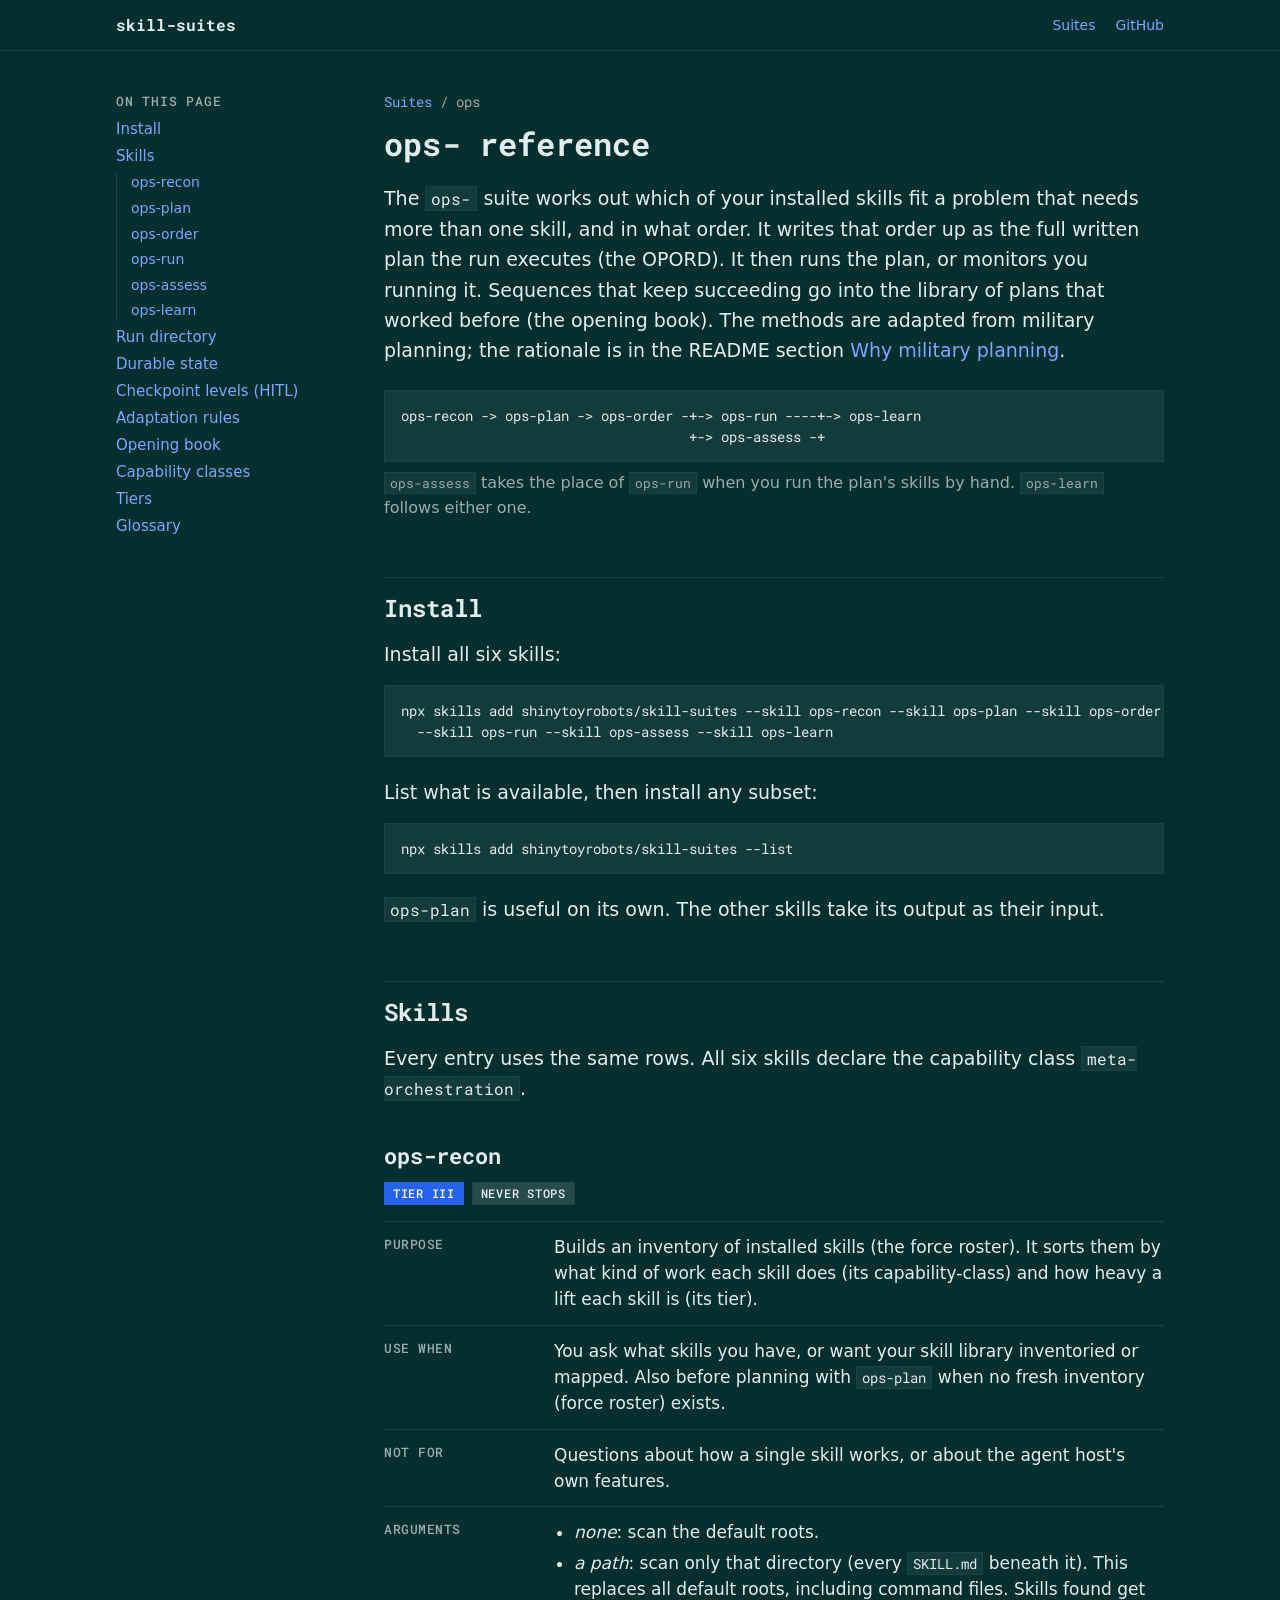
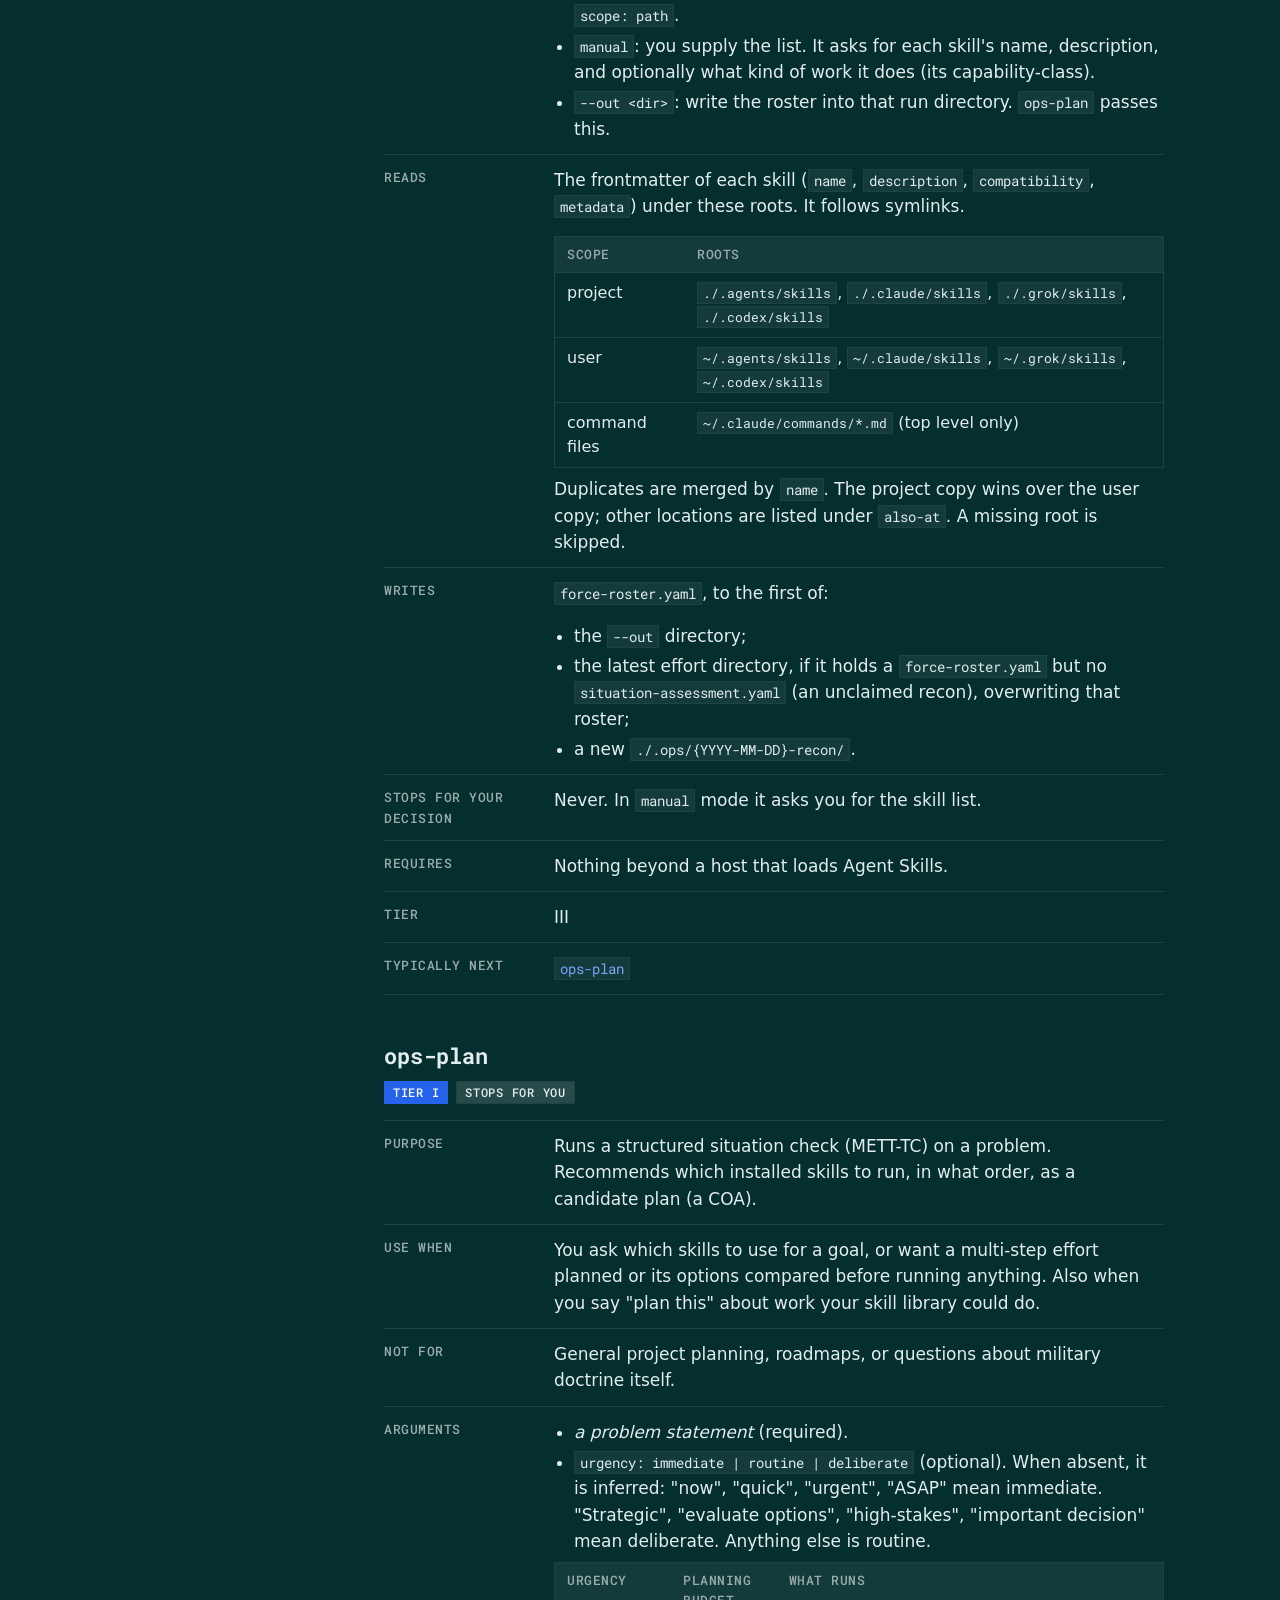
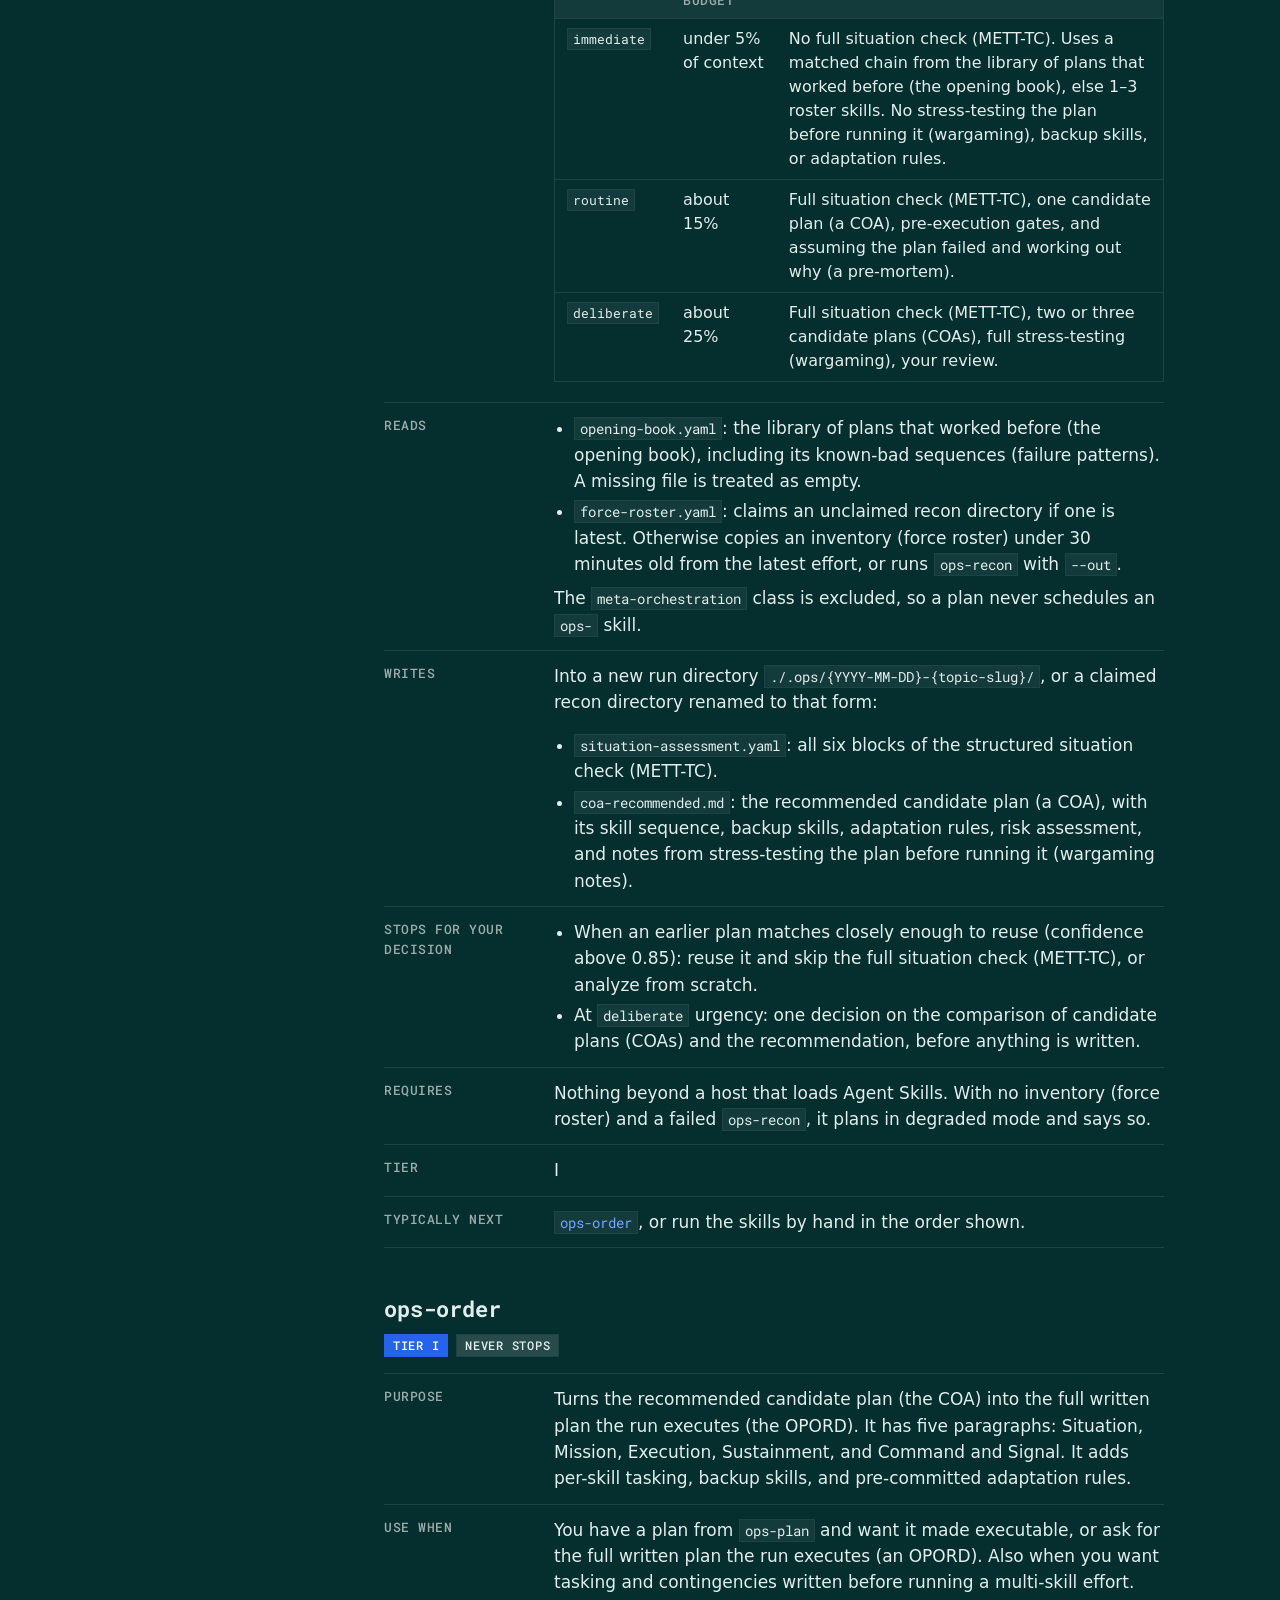
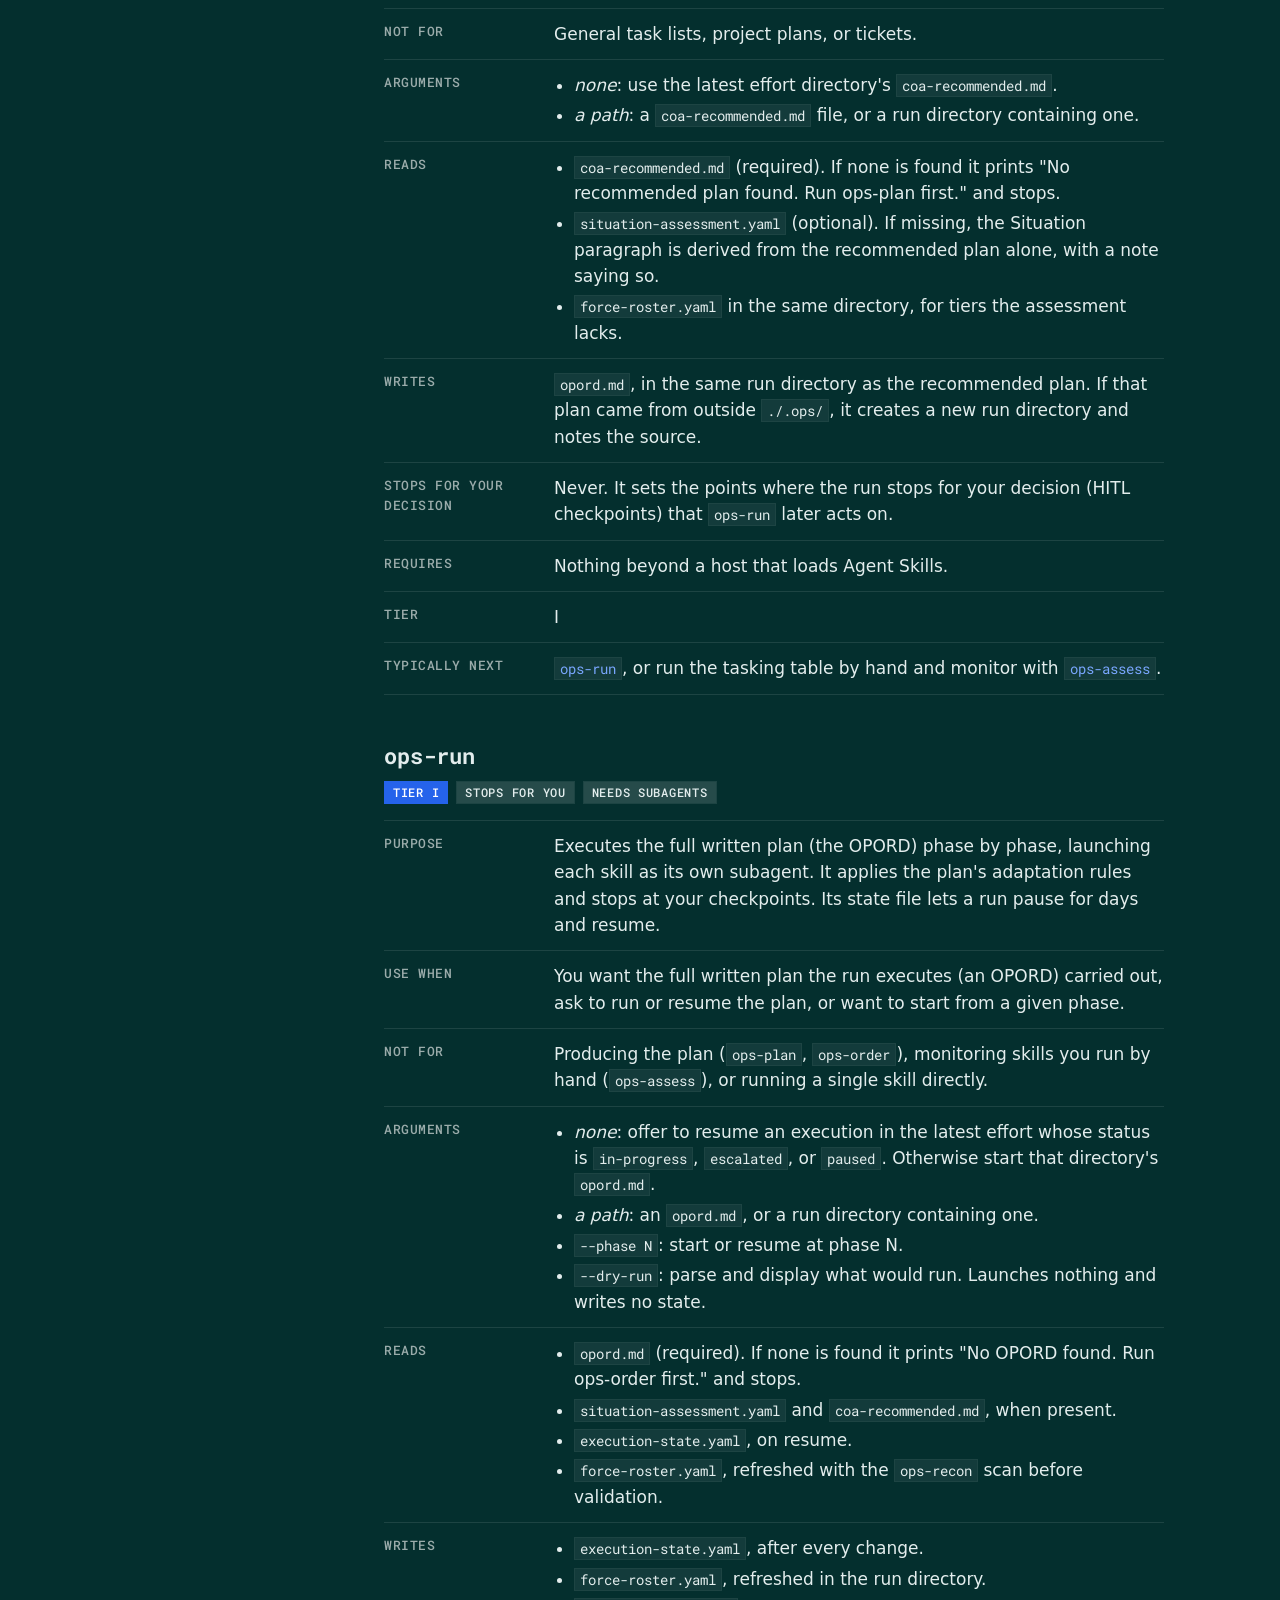
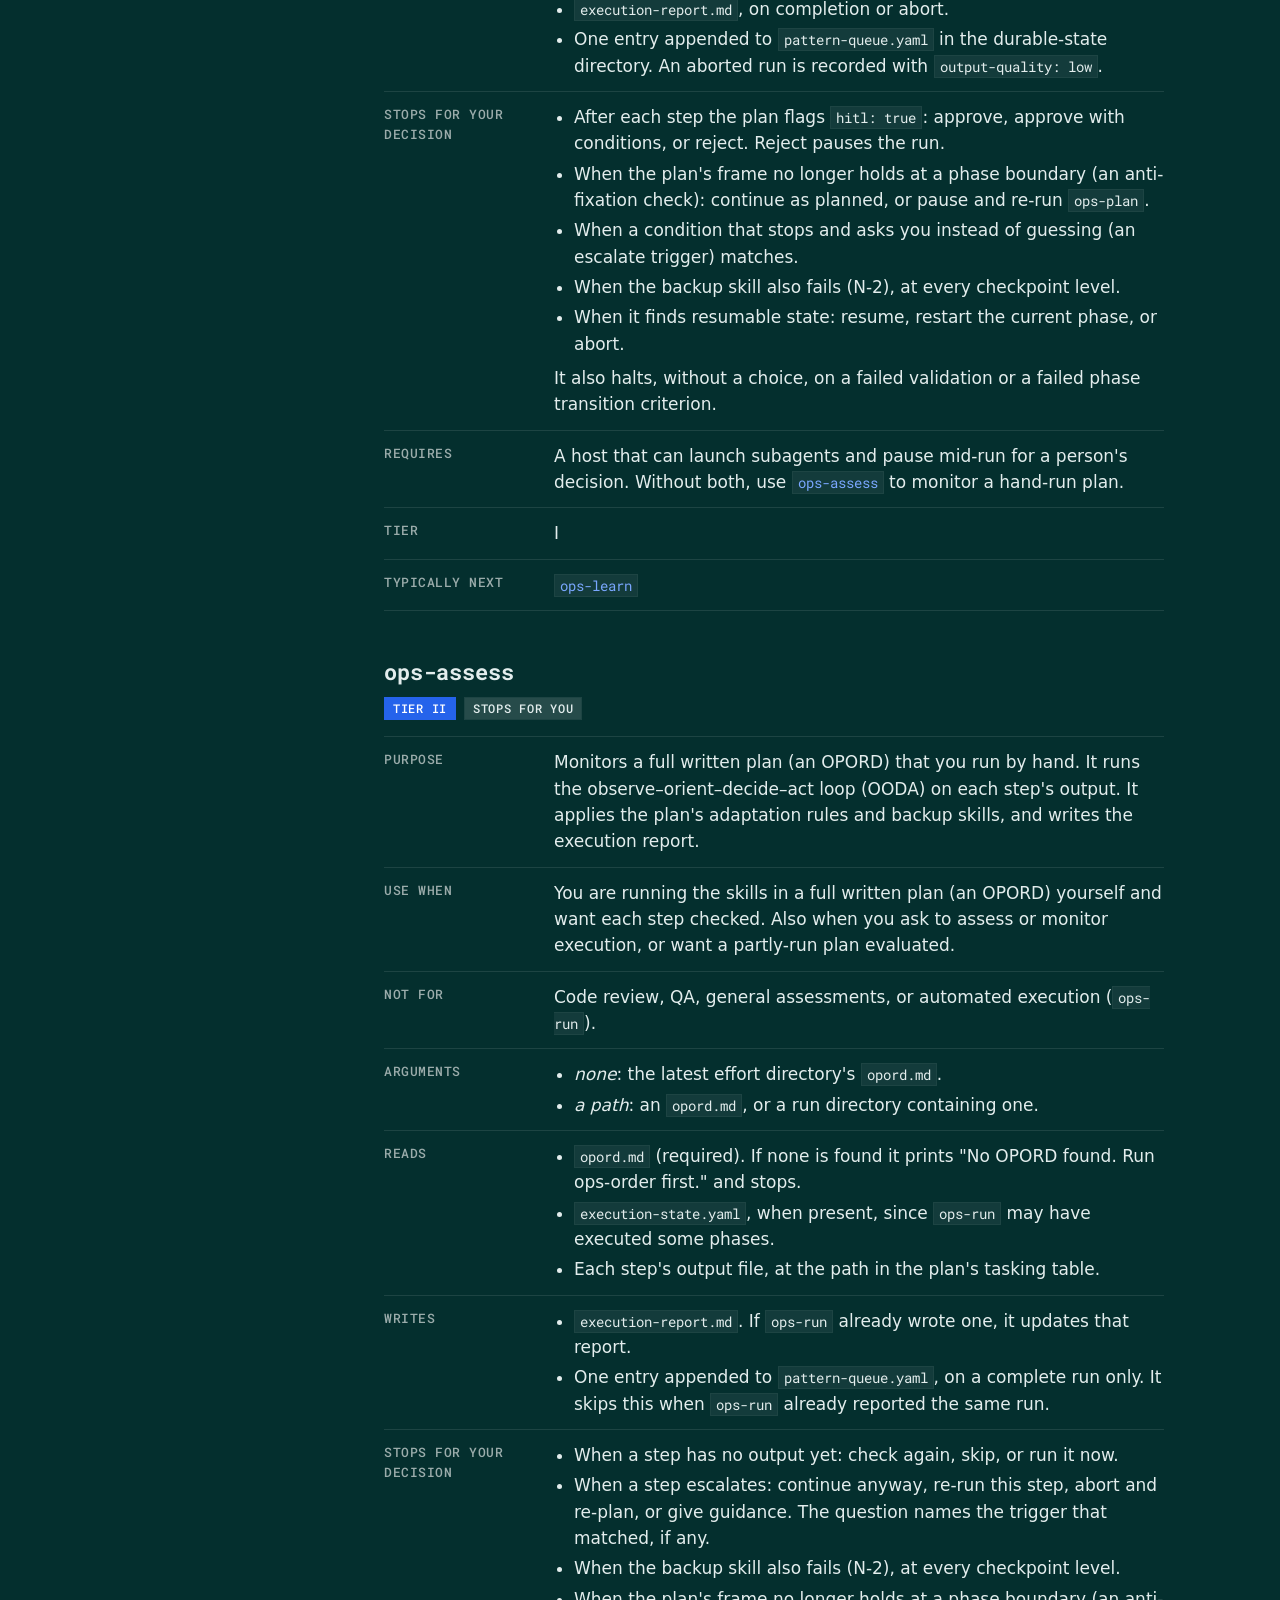
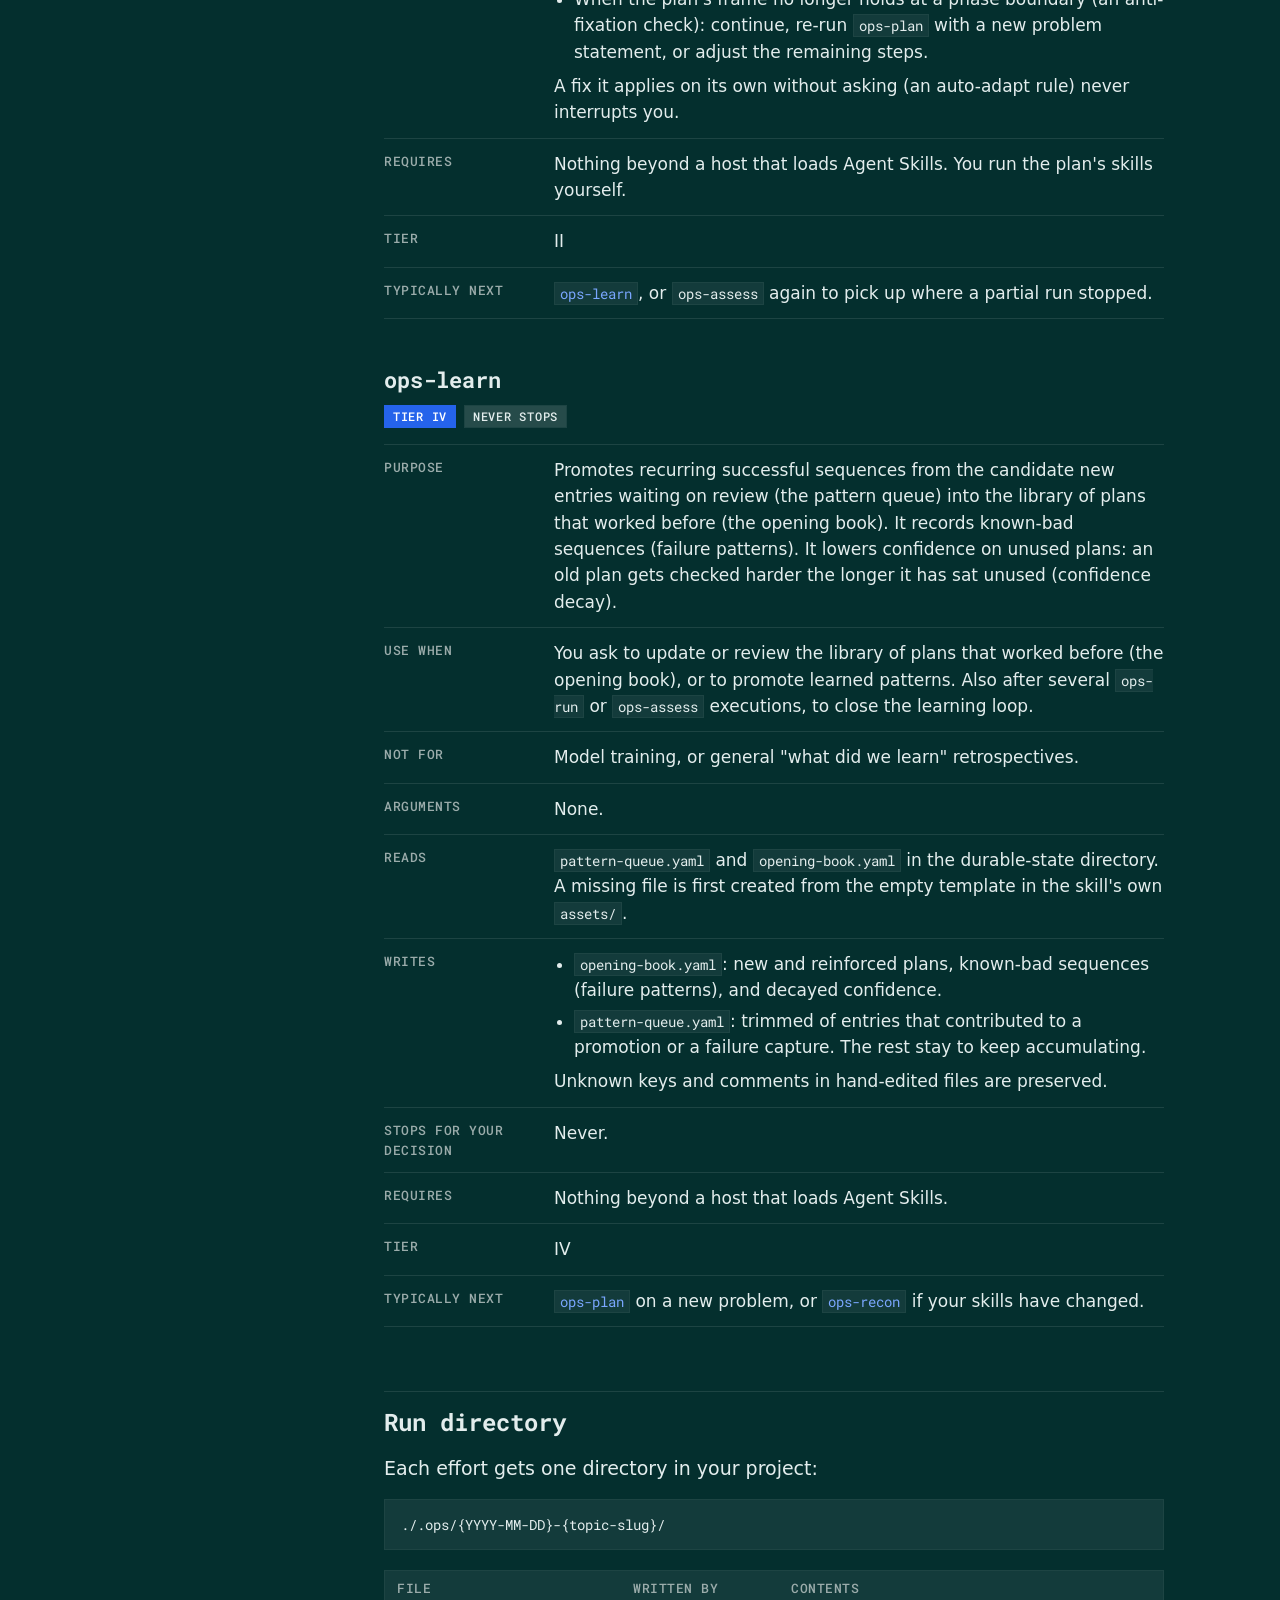
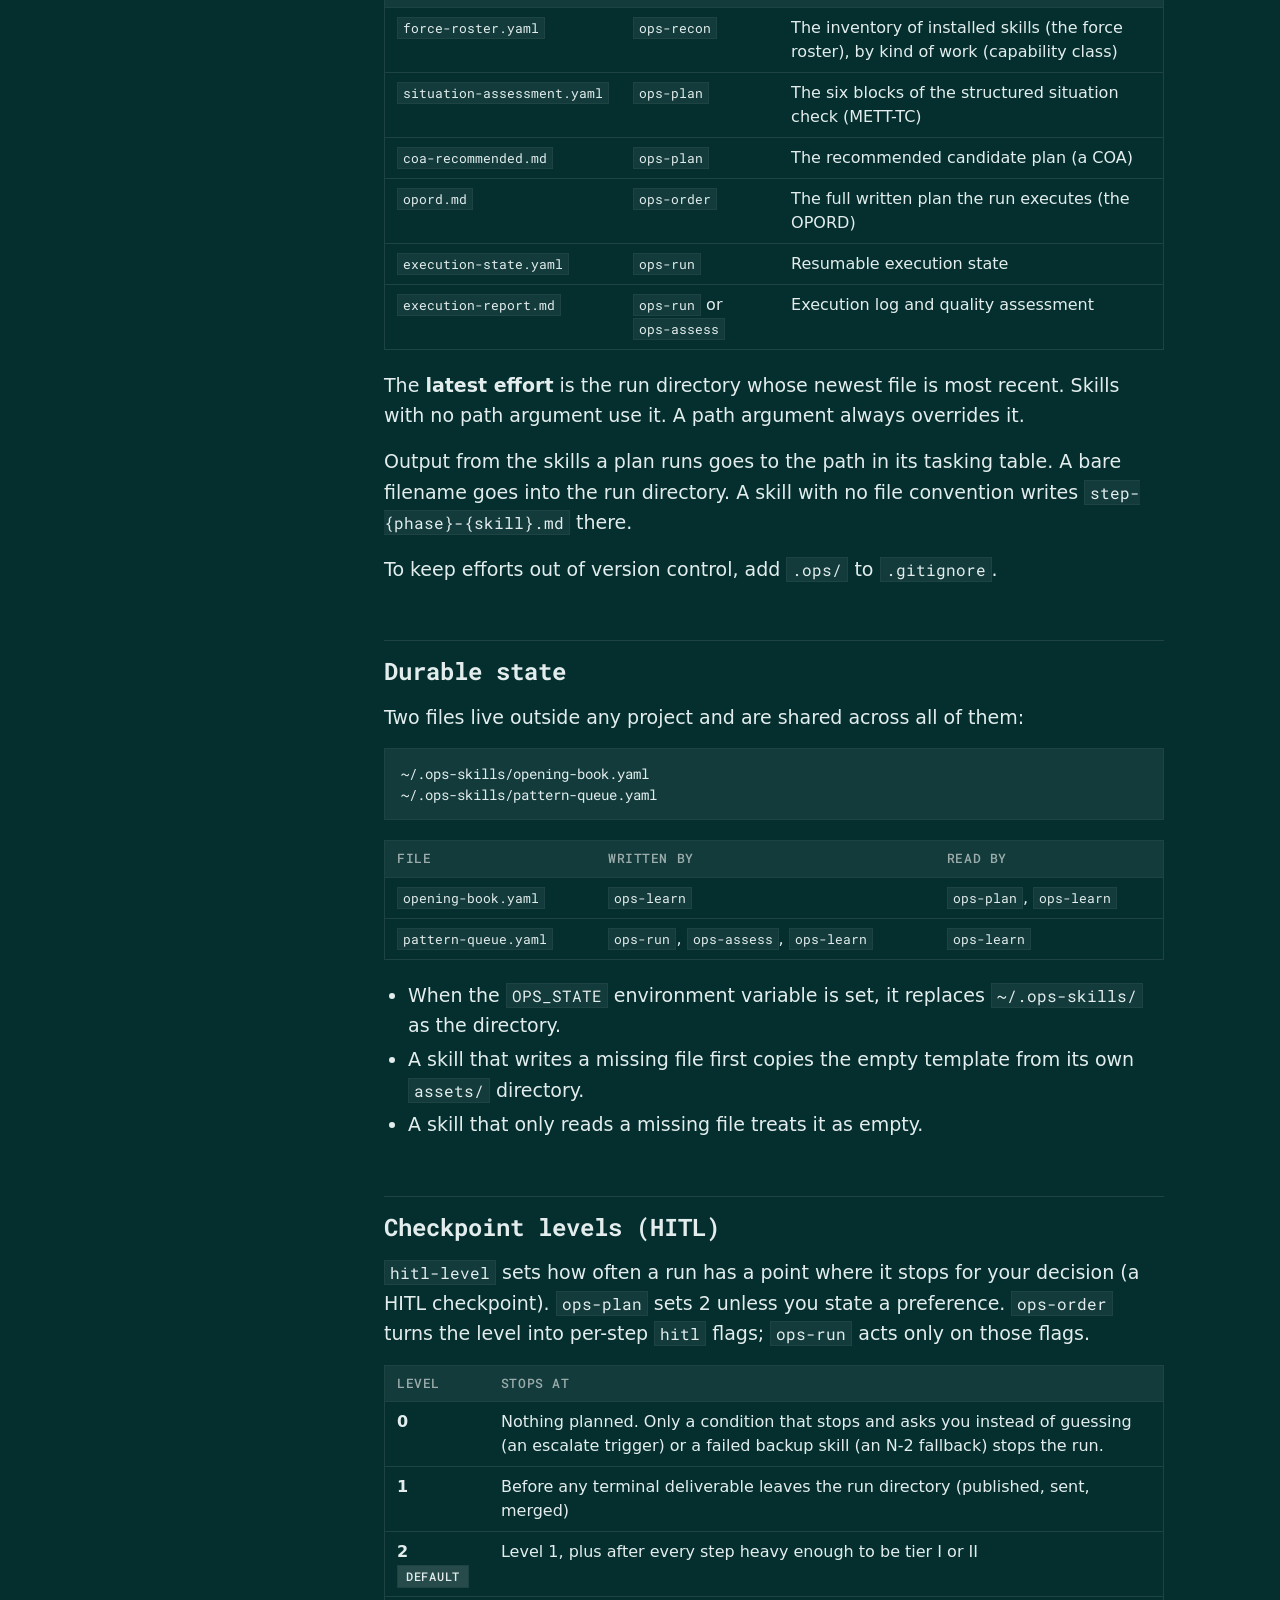
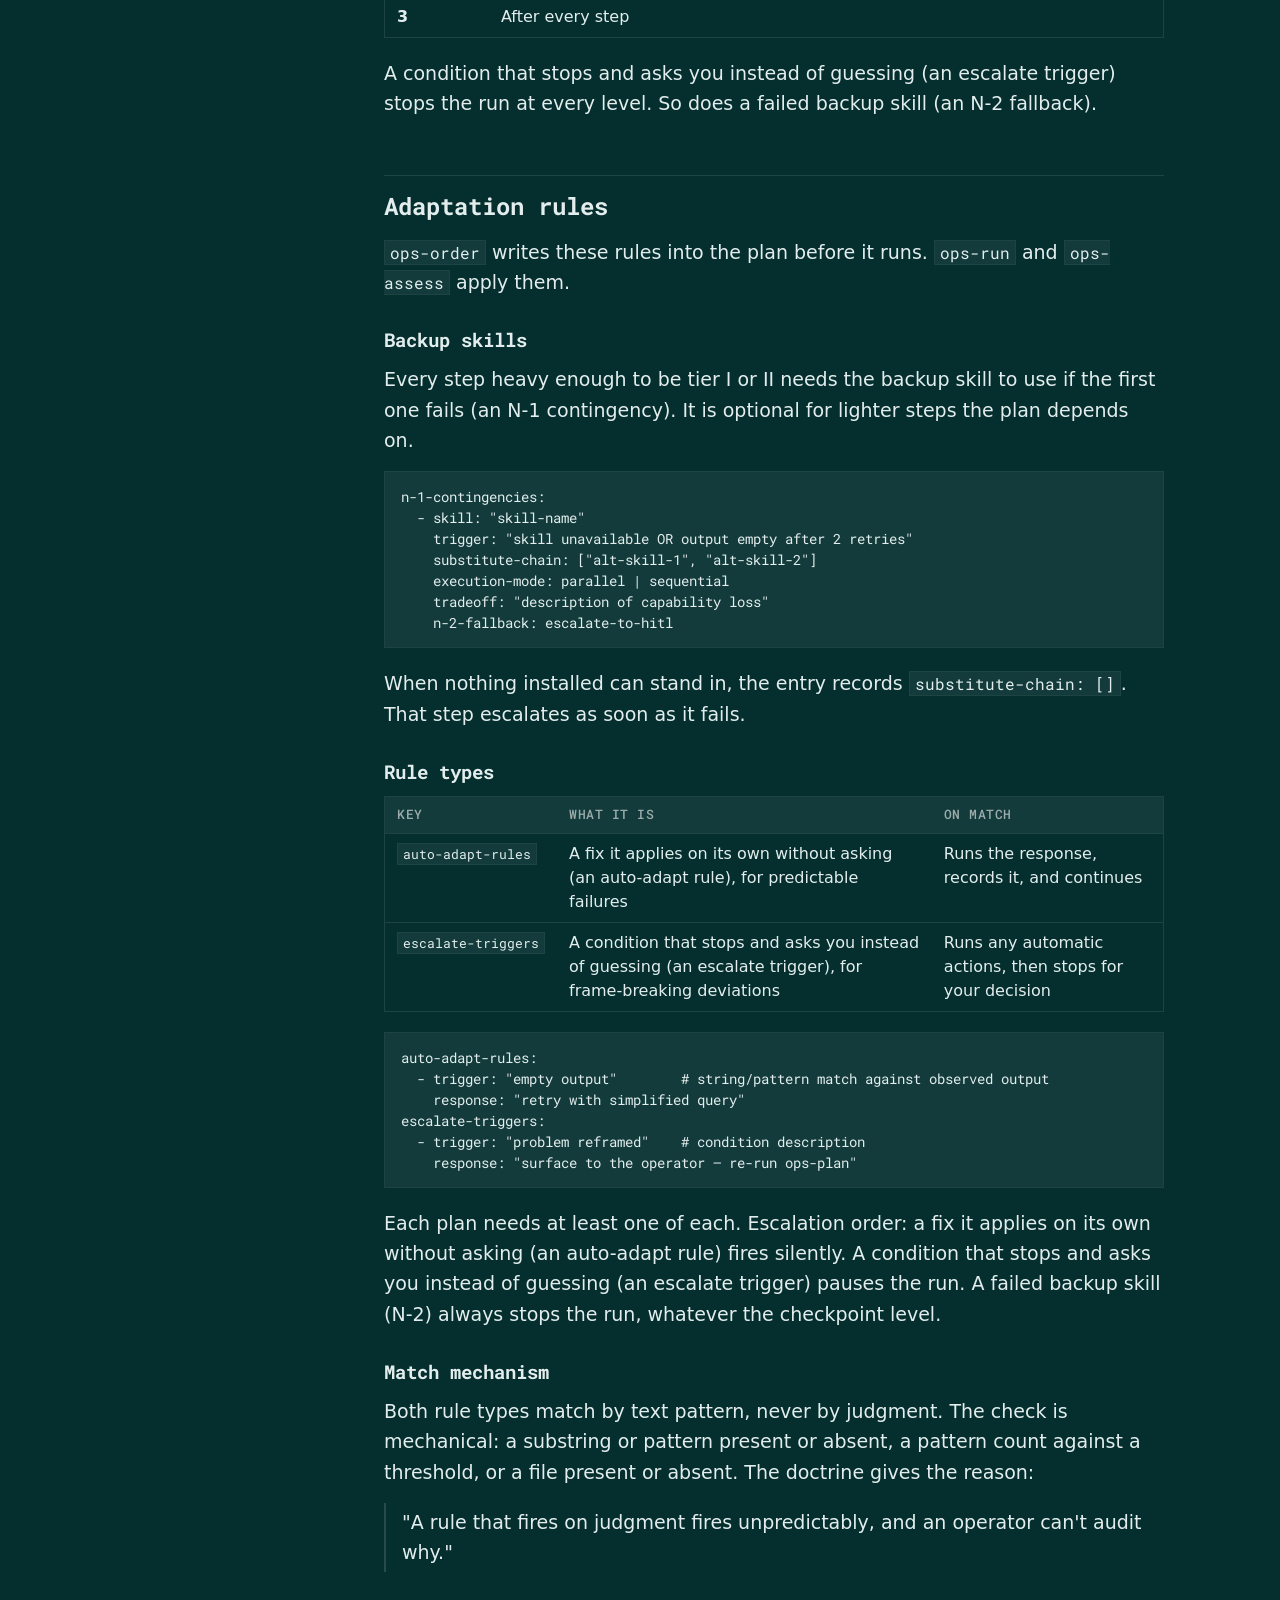
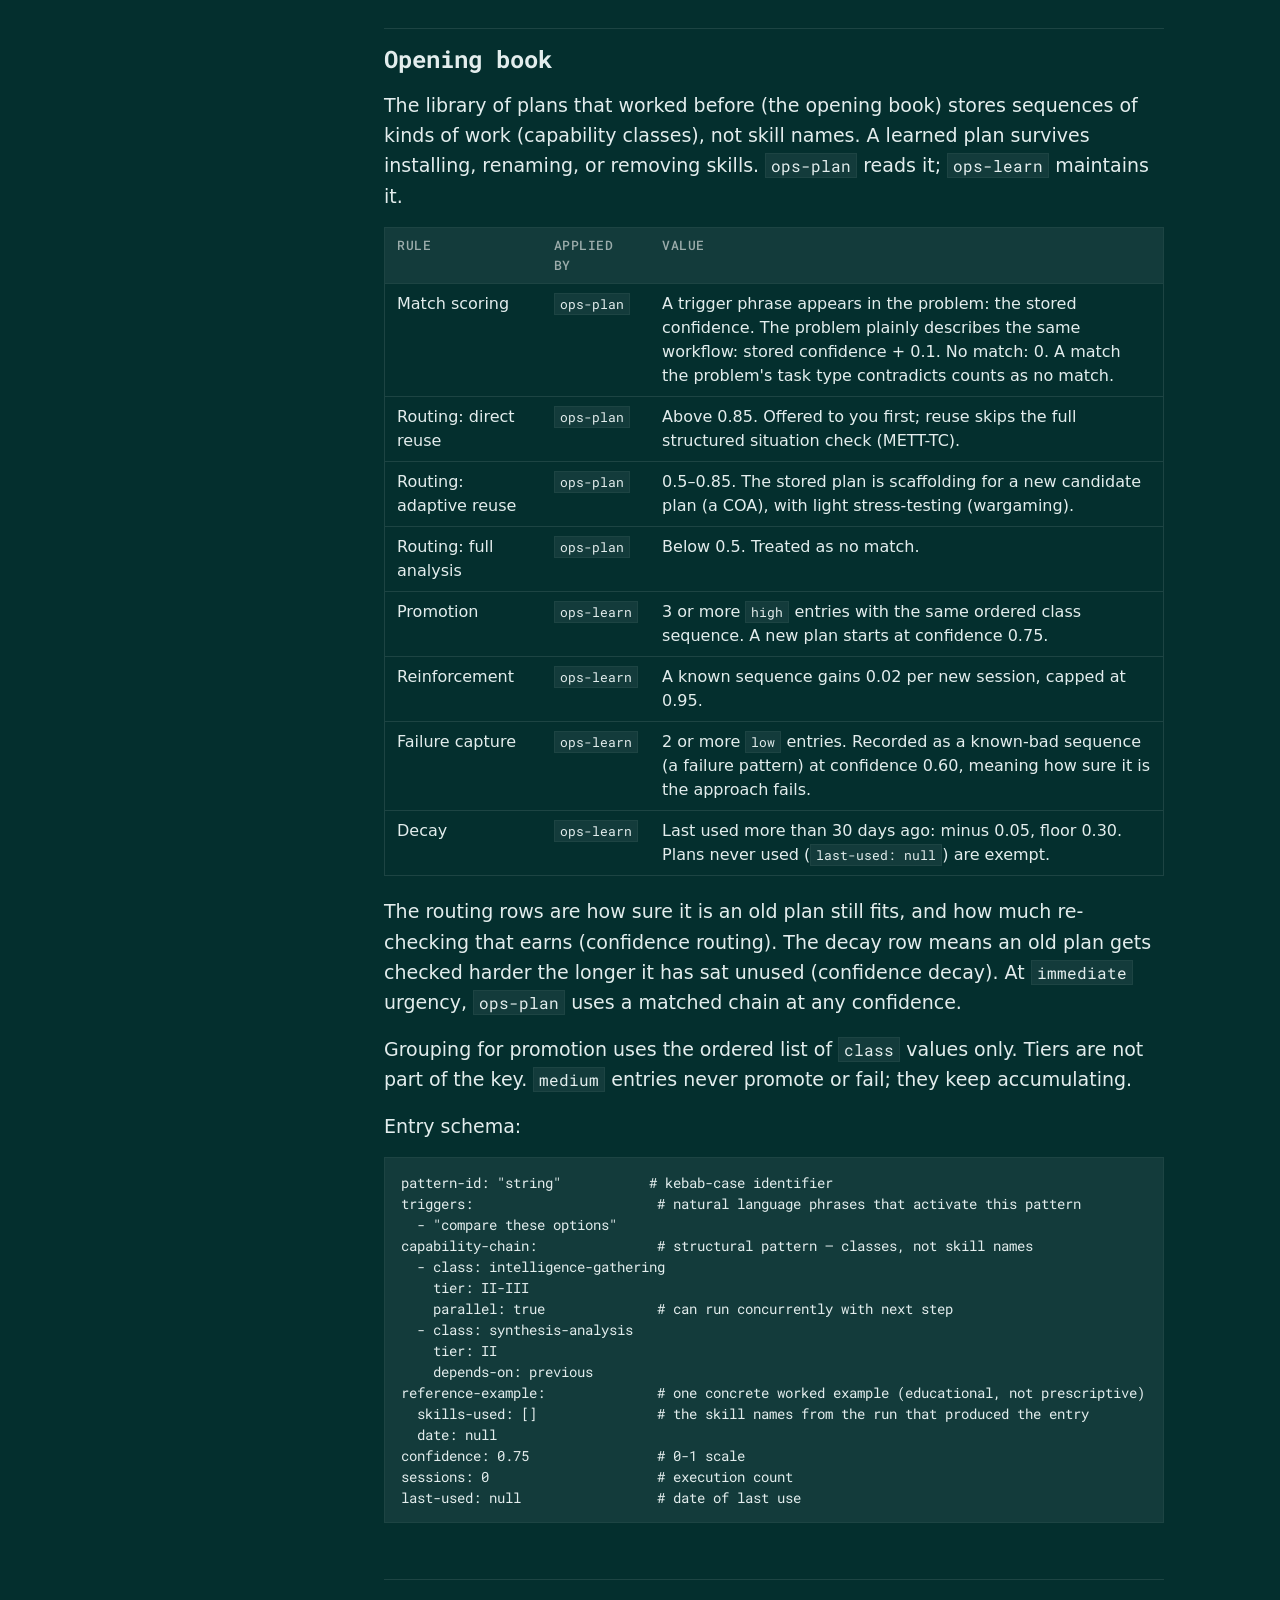
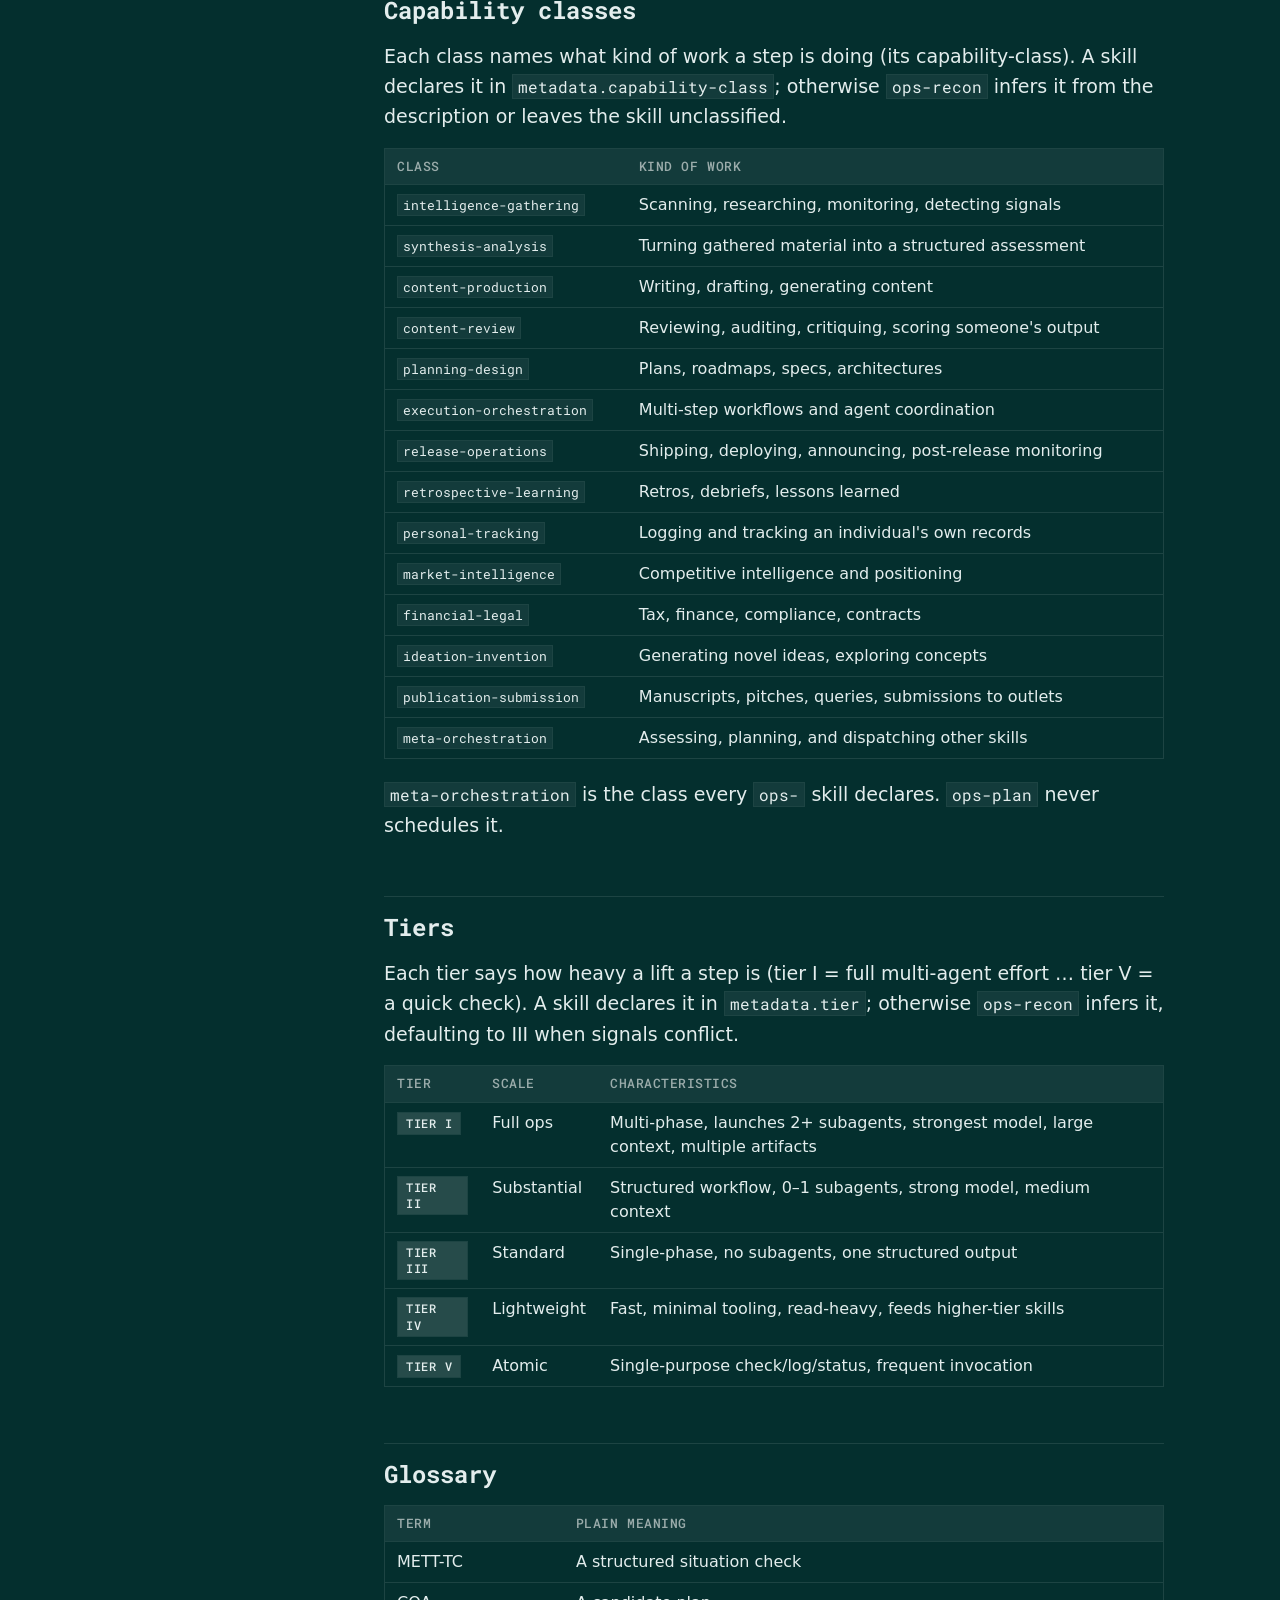
==== ops/index.html @ dd53406a "docs: GitHub Pages site with landing page and ops- reference Static HTML, no build step. index.html " ====
<!doctype html>
<!--
  Adding a suite page:
  1. Copy this file to <suite>/index.html (for example cap/index.html).
  2. Keep the structure: breadcrumb, h1, overview, the TOC (both copies: .toc-inline and .toc-side),
     one <section> per h2 with an id, and one <article class="skill"> per skill using the same
     <dl class="entry"> rows in the same order.
  3. Add one <li> to the suite list in ../index.html.
  Links stay relative; styles come from ../assets/site.css.
-->
<html lang="en">
<head>
<meta charset="utf-8">
<meta name="viewport" content="width=device-width, initial-scale=1">
<title>ops- reference · skill-suites</title>
<meta name="description" content="Reference for the ops- Agent Skills suite: six skills that plan, order, run, and learn from multi-skill efforts across your installed skills.">
<link rel="preconnect" href="https://fonts.googleapis.com">
<link rel="preconnect" href="https://fonts.gstatic.com" crossorigin>
<link rel="stylesheet" href="https://fonts.googleapis.com/css2?family=Roboto+Mono:ital,wght@0,400;0,500;0,700;1,400&amp;display=swap">
<link rel="stylesheet" href="../assets/site.css">
</head>
<body>
<a class="skip-link" href="#main">Skip to content</a>

<header class="topbar">
  <div class="topbar-inner">
    <a class="brand" href="../">skill-suites</a>
    <nav aria-label="Site">
      <ul>
        <li><a href="../#suites">Suites</a></li>
        <li><a href="https://github.com/shinytoyrobots/skill-suites">GitHub</a></li>
      </ul>
    </nav>
  </div>
</header>

<div class="page-wide">

  <aside class="toc-side" aria-label="On this page">
    <p class="toc-title">On this page</p>
    <nav class="toc">
      <ol>
        <li><a href="#install">Install</a></li>
        <li><a href="#skills">Skills</a>
          <ol>
            <li><a href="#ops-recon">ops-recon</a></li>
            <li><a href="#ops-plan">ops-plan</a></li>
            <li><a href="#ops-order">ops-order</a></li>
            <li><a href="#ops-run">ops-run</a></li>
            <li><a href="#ops-assess">ops-assess</a></li>
            <li><a href="#ops-learn">ops-learn</a></li>
          </ol>
        </li>
        <li><a href="#run-directory">Run directory</a></li>
        <li><a href="#durable-state">Durable state</a></li>
        <li><a href="#checkpoint-levels">Checkpoint levels (HITL)</a></li>
        <li><a href="#adaptation-rules">Adaptation rules</a></li>
        <li><a href="#opening-book">Opening book</a></li>
        <li><a href="#capability-classes">Capability classes</a></li>
        <li><a href="#tiers">Tiers</a></li>
        <li><a href="#glossary">Glossary</a></li>
      </ol>
    </nav>
  </aside>

  <main id="main" class="content">

    <nav class="breadcrumb" aria-label="Breadcrumb">
      <ol>
        <li><a href="../#suites">Suites</a></li>
        <li aria-current="page">ops</li>
      </ol>
    </nav>

    <h1>ops- reference</h1>

    <p class="lede">The <code>ops-</code> suite works out which of your installed skills fit a problem that needs more than one skill, and in what order. It writes that order up as the full written plan the run executes (the OPORD). It then runs the plan, or monitors you running it. Sequences that keep succeeding go into the library of plans that worked before (the opening book). The methods are adapted from military planning; the rationale is in the README section <a href="https://github.com/shinytoyrobots/skill-suites#why-military-planning">Why military planning</a>.</p>

    <pre class="pipeline" role="img" aria-label="Pipeline: ops-recon, then ops-plan, then ops-order, then either ops-run or ops-assess, then ops-learn."><code>ops-recon -&gt; ops-plan -&gt; ops-order -+-&gt; ops-run ----+-&gt; ops-learn
                                    +-&gt; ops-assess -+</code></pre>
    <p class="pipeline-caption"><code>ops-assess</code> takes the place of <code>ops-run</code> when you run the plan's skills by hand. <code>ops-learn</code> follows either one.</p>

    <details class="toc-inline">
      <summary>On this page</summary>
      <nav class="toc" aria-label="On this page">
        <ol>
          <li><a href="#install">Install</a></li>
          <li><a href="#skills">Skills</a>
            <ol>
              <li><a href="#ops-recon">ops-recon</a></li>
              <li><a href="#ops-plan">ops-plan</a></li>
              <li><a href="#ops-order">ops-order</a></li>
              <li><a href="#ops-run">ops-run</a></li>
              <li><a href="#ops-assess">ops-assess</a></li>
              <li><a href="#ops-learn">ops-learn</a></li>
            </ol>
          </li>
          <li><a href="#run-directory">Run directory</a></li>
          <li><a href="#durable-state">Durable state</a></li>
          <li><a href="#checkpoint-levels">Checkpoint levels (HITL)</a></li>
          <li><a href="#adaptation-rules">Adaptation rules</a></li>
          <li><a href="#opening-book">Opening book</a></li>
          <li><a href="#capability-classes">Capability classes</a></li>
          <li><a href="#tiers">Tiers</a></li>
          <li><a href="#glossary">Glossary</a></li>
        </ol>
      </nav>
    </details>

    <!-- ============================================================ -->
    <section aria-labelledby="install">
      <h2 id="install">Install<a class="anchor" href="#install" aria-label="Link to this section">#</a></h2>
      <p>Install all six skills:</p>
      <pre><code class="language-sh">npx skills add shinytoyrobots/skill-suites --skill ops-recon --skill ops-plan --skill ops-order \
  --skill ops-run --skill ops-assess --skill ops-learn</code></pre>
      <p>List what is available, then install any subset:</p>
      <pre><code class="language-sh">npx skills add shinytoyrobots/skill-suites --list</code></pre>
      <p><code>ops-plan</code> is useful on its own. The other skills take its output as their input.</p>
    </section>

    <!-- ============================================================ -->
    <section aria-labelledby="skills">
      <h2 id="skills">Skills<a class="anchor" href="#skills" aria-label="Link to this section">#</a></h2>
      <p>Every entry uses the same rows. All six skills declare the capability class <code>meta-orchestration</code>.</p>

      <!-- ops-recon -->
      <article class="skill" aria-labelledby="ops-recon">
        <h3 id="ops-recon">ops-recon<a class="anchor" href="#ops-recon" aria-label="Link to this section">#</a></h3>
        <div class="labels"><span class="label label-accent">Tier III</span><span class="label">Never stops</span></div>
        <dl class="entry">
          <dt>Purpose</dt>
          <dd>Builds an inventory of installed skills (the force roster). It sorts them by what kind of work each skill does (its capability-class) and how heavy a lift each skill is (its tier).</dd>

          <dt>Use when</dt>
          <dd>You ask what skills you have, or want your skill library inventoried or mapped. Also before planning with <code>ops-plan</code> when no fresh inventory (force roster) exists.</dd>

          <dt>Not for</dt>
          <dd>Questions about how a single skill works, or about the agent host's own features.</dd>

          <dt>Arguments</dt>
          <dd>
            <ul>
              <li><em>none</em>: scan the default roots.</li>
              <li><em>a path</em>: scan only that directory (every <code>SKILL.md</code> beneath it). This replaces all default roots, including command files. Skills found get <code>scope: path</code>.</li>
              <li><code>manual</code>: you supply the list. It asks for each skill's name, description, and optionally what kind of work it does (its capability-class).</li>
              <li><code>--out &lt;dir&gt;</code>: write the roster into that run directory. <code>ops-plan</code> passes this.</li>
            </ul>
          </dd>

          <dt>Reads</dt>
          <dd>
            <p>The frontmatter of each skill (<code>name</code>, <code>description</code>, <code>compatibility</code>, <code>metadata</code>) under these roots. It follows symlinks.</p>
            <div class="table-wrap">
              <table>
                <thead><tr><th scope="col">Scope</th><th scope="col">Roots</th></tr></thead>
                <tbody>
                  <tr><td>project</td><td><code>./.agents/skills</code>, <code>./.claude/skills</code>, <code>./.grok/skills</code>, <code>./.codex/skills</code></td></tr>
                  <tr><td>user</td><td><code>~/.agents/skills</code>, <code>~/.claude/skills</code>, <code>~/.grok/skills</code>, <code>~/.codex/skills</code></td></tr>
                  <tr><td>command files</td><td><code>~/.claude/commands/*.md</code> (top level only)</td></tr>
                </tbody>
              </table>
            </div>
            <p>Duplicates are merged by <code>name</code>. The project copy wins over the user copy; other locations are listed under <code>also-at</code>. A missing root is skipped.</p>
          </dd>

          <dt>Writes</dt>
          <dd>
            <p><code>force-roster.yaml</code>, to the first of:</p>
            <ul>
              <li>the <code>--out</code> directory;</li>
              <li>the latest effort directory, if it holds a <code>force-roster.yaml</code> but no <code>situation-assessment.yaml</code> (an unclaimed recon), overwriting that roster;</li>
              <li>a new <code>./.ops/{YYYY-MM-DD}-recon/</code>.</li>
            </ul>
          </dd>

          <dt>Stops for your decision</dt>
          <dd>Never. In <code>manual</code> mode it asks you for the skill list.</dd>

          <dt>Requires</dt>
          <dd>Nothing beyond a host that loads Agent Skills.</dd>

          <dt>Tier</dt>
          <dd>III</dd>

          <dt>Typically next</dt>
          <dd><a href="#ops-plan"><code>ops-plan</code></a></dd>
        </dl>
      </article>

      <!-- ops-plan -->
      <article class="skill" aria-labelledby="ops-plan">
        <h3 id="ops-plan">ops-plan<a class="anchor" href="#ops-plan" aria-label="Link to this section">#</a></h3>
        <div class="labels"><span class="label label-accent">Tier I</span><span class="label">Stops for you</span></div>
        <dl class="entry">
          <dt>Purpose</dt>
          <dd>Runs a structured situation check (METT-TC) on a problem. Recommends which installed skills to run, in what order, as a candidate plan (a COA).</dd>

          <dt>Use when</dt>
          <dd>You ask which skills to use for a goal, or want a multi-step effort planned or its options compared before running anything. Also when you say "plan this" about work your skill library could do.</dd>

          <dt>Not for</dt>
          <dd>General project planning, roadmaps, or questions about military doctrine itself.</dd>

          <dt>Arguments</dt>
          <dd>
            <ul>
              <li><em>a problem statement</em> (required).</li>
              <li><code>urgency: immediate | routine | deliberate</code> (optional). When absent, it is inferred: "now", "quick", "urgent", "ASAP" mean immediate. "Strategic", "evaluate options", "high-stakes", "important decision" mean deliberate. Anything else is routine.</li>
            </ul>
            <div class="table-wrap">
              <table>
                <thead><tr><th scope="col">Urgency</th><th scope="col">Planning budget</th><th scope="col">What runs</th></tr></thead>
                <tbody>
                  <tr><td><code>immediate</code></td><td>under 5% of context</td><td>No full situation check (METT-TC). Uses a matched chain from the library of plans that worked before (the opening book), else 1–3 roster skills. No stress-testing the plan before running it (wargaming), backup skills, or adaptation rules.</td></tr>
                  <tr><td><code>routine</code></td><td>about 15%</td><td>Full situation check (METT-TC), one candidate plan (a COA), pre-execution gates, and assuming the plan failed and working out why (a pre-mortem).</td></tr>
                  <tr><td><code>deliberate</code></td><td>about 25%</td><td>Full situation check (METT-TC), two or three candidate plans (COAs), full stress-testing (wargaming), your review.</td></tr>
                </tbody>
              </table>
            </div>
          </dd>

          <dt>Reads</dt>
          <dd>
            <ul>
              <li><code>opening-book.yaml</code>: the library of plans that worked before (the opening book), including its known-bad sequences (failure patterns). A missing file is treated as empty.</li>
              <li><code>force-roster.yaml</code>: claims an unclaimed recon directory if one is latest. Otherwise copies an inventory (force roster) under 30 minutes old from the latest effort, or runs <code>ops-recon</code> with <code>--out</code>.</li>
            </ul>
            <p>The <code>meta-orchestration</code> class is excluded, so a plan never schedules an <code>ops-</code> skill.</p>
          </dd>

          <dt>Writes</dt>
          <dd>
            <p>Into a new run directory <code>./.ops/{YYYY-MM-DD}-{topic-slug}/</code>, or a claimed recon directory renamed to that form:</p>
            <ul>
              <li><code>situation-assessment.yaml</code>: all six blocks of the structured situation check (METT-TC).</li>
              <li><code>coa-recommended.md</code>: the recommended candidate plan (a COA), with its skill sequence, backup skills, adaptation rules, risk assessment, and notes from stress-testing the plan before running it (wargaming notes).</li>
            </ul>
          </dd>

          <dt>Stops for your decision</dt>
          <dd>
            <ul>
              <li>When an earlier plan matches closely enough to reuse (confidence above 0.85): reuse it and skip the full situation check (METT-TC), or analyze from scratch.</li>
              <li>At <code>deliberate</code> urgency: one decision on the comparison of candidate plans (COAs) and the recommendation, before anything is written.</li>
            </ul>
          </dd>

          <dt>Requires</dt>
          <dd>Nothing beyond a host that loads Agent Skills. With no inventory (force roster) and a failed <code>ops-recon</code>, it plans in degraded mode and says so.</dd>

          <dt>Tier</dt>
          <dd>I</dd>

          <dt>Typically next</dt>
          <dd><a href="#ops-order"><code>ops-order</code></a>, or run the skills by hand in the order shown.</dd>
        </dl>
      </article>

      <!-- ops-order -->
      <article class="skill" aria-labelledby="ops-order">
        <h3 id="ops-order">ops-order<a class="anchor" href="#ops-order" aria-label="Link to this section">#</a></h3>
        <div class="labels"><span class="label label-accent">Tier I</span><span class="label">Never stops</span></div>
        <dl class="entry">
          <dt>Purpose</dt>
          <dd>Turns the recommended candidate plan (the COA) into the full written plan the run executes (the OPORD). It has five paragraphs: Situation, Mission, Execution, Sustainment, and Command and Signal. It adds per-skill tasking, backup skills, and pre-committed adaptation rules.</dd>

          <dt>Use when</dt>
          <dd>You have a plan from <code>ops-plan</code> and want it made executable, or ask for the full written plan the run executes (an OPORD). Also when you want tasking and contingencies written before running a multi-skill effort.</dd>

          <dt>Not for</dt>
          <dd>General task lists, project plans, or tickets.</dd>

          <dt>Arguments</dt>
          <dd>
            <ul>
              <li><em>none</em>: use the latest effort directory's <code>coa-recommended.md</code>.</li>
              <li><em>a path</em>: a <code>coa-recommended.md</code> file, or a run directory containing one.</li>
            </ul>
          </dd>

          <dt>Reads</dt>
          <dd>
            <ul>
              <li><code>coa-recommended.md</code> (required). If none is found it prints "No recommended plan found. Run ops-plan first." and stops.</li>
              <li><code>situation-assessment.yaml</code> (optional). If missing, the Situation paragraph is derived from the recommended plan alone, with a note saying so.</li>
              <li><code>force-roster.yaml</code> in the same directory, for tiers the assessment lacks.</li>
            </ul>
          </dd>

          <dt>Writes</dt>
          <dd><code>opord.md</code>, in the same run directory as the recommended plan. If that plan came from outside <code>./.ops/</code>, it creates a new run directory and notes the source.</dd>

          <dt>Stops for your decision</dt>
          <dd>Never. It sets the points where the run stops for your decision (HITL checkpoints) that <code>ops-run</code> later acts on.</dd>

          <dt>Requires</dt>
          <dd>Nothing beyond a host that loads Agent Skills.</dd>

          <dt>Tier</dt>
          <dd>I</dd>

          <dt>Typically next</dt>
          <dd><a href="#ops-run"><code>ops-run</code></a>, or run the tasking table by hand and monitor with <a href="#ops-assess"><code>ops-assess</code></a>.</dd>
        </dl>
      </article>

      <!-- ops-run -->
      <article class="skill" aria-labelledby="ops-run">
        <h3 id="ops-run">ops-run<a class="anchor" href="#ops-run" aria-label="Link to this section">#</a></h3>
        <div class="labels"><span class="label label-accent">Tier I</span><span class="label">Stops for you</span><span class="label">Needs subagents</span></div>
        <dl class="entry">
          <dt>Purpose</dt>
          <dd>Executes the full written plan (the OPORD) phase by phase, launching each skill as its own subagent. It applies the plan's adaptation rules and stops at your checkpoints. Its state file lets a run pause for days and resume.</dd>

          <dt>Use when</dt>
          <dd>You want the full written plan the run executes (an OPORD) carried out, ask to run or resume the plan, or want to start from a given phase.</dd>

          <dt>Not for</dt>
          <dd>Producing the plan (<code>ops-plan</code>, <code>ops-order</code>), monitoring skills you run by hand (<code>ops-assess</code>), or running a single skill directly.</dd>

          <dt>Arguments</dt>
          <dd>
            <ul>
              <li><em>none</em>: offer to resume an execution in the latest effort whose status is <code>in-progress</code>, <code>escalated</code>, or <code>paused</code>. Otherwise start that directory's <code>opord.md</code>.</li>
              <li><em>a path</em>: an <code>opord.md</code>, or a run directory containing one.</li>
              <li><code>--phase N</code>: start or resume at phase N.</li>
              <li><code>--dry-run</code>: parse and display what would run. Launches nothing and writes no state.</li>
            </ul>
          </dd>

          <dt>Reads</dt>
          <dd>
            <ul>
              <li><code>opord.md</code> (required). If none is found it prints "No OPORD found. Run ops-order first." and stops.</li>
              <li><code>situation-assessment.yaml</code> and <code>coa-recommended.md</code>, when present.</li>
              <li><code>execution-state.yaml</code>, on resume.</li>
              <li><code>force-roster.yaml</code>, refreshed with the <code>ops-recon</code> scan before validation.</li>
            </ul>
          </dd>

          <dt>Writes</dt>
          <dd>
            <ul>
              <li><code>execution-state.yaml</code>, after every change.</li>
              <li><code>force-roster.yaml</code>, refreshed in the run directory.</li>
              <li><code>execution-report.md</code>, on completion or abort.</li>
              <li>One entry appended to <code>pattern-queue.yaml</code> in the durable-state directory. An aborted run is recorded with <code>output-quality: low</code>.</li>
            </ul>
          </dd>

          <dt>Stops for your decision</dt>
          <dd>
            <ul>
              <li>After each step the plan flags <code>hitl: true</code>: approve, approve with conditions, or reject. Reject pauses the run.</li>
              <li>When the plan's frame no longer holds at a phase boundary (an anti-fixation check): continue as planned, or pause and re-run <code>ops-plan</code>.</li>
              <li>When a condition that stops and asks you instead of guessing (an escalate trigger) matches.</li>
              <li>When the backup skill also fails (N-2), at every checkpoint level.</li>
              <li>When it finds resumable state: resume, restart the current phase, or abort.</li>
            </ul>
            <p>It also halts, without a choice, on a failed validation or a failed phase transition criterion.</p>
          </dd>

          <dt>Requires</dt>
          <dd>A host that can launch subagents and pause mid-run for a person's decision. Without both, use <a href="#ops-assess"><code>ops-assess</code></a> to monitor a hand-run plan.</dd>

          <dt>Tier</dt>
          <dd>I</dd>

          <dt>Typically next</dt>
          <dd><a href="#ops-learn"><code>ops-learn</code></a></dd>
        </dl>
      </article>

      <!-- ops-assess -->
      <article class="skill" aria-labelledby="ops-assess">
        <h3 id="ops-assess">ops-assess<a class="anchor" href="#ops-assess" aria-label="Link to this section">#</a></h3>
        <div class="labels"><span class="label label-accent">Tier II</span><span class="label">Stops for you</span></div>
        <dl class="entry">
          <dt>Purpose</dt>
          <dd>Monitors a full written plan (an OPORD) that you run by hand. It runs the observe–orient–decide–act loop (OODA) on each step's output. It applies the plan's adaptation rules and backup skills, and writes the execution report.</dd>

          <dt>Use when</dt>
          <dd>You are running the skills in a full written plan (an OPORD) yourself and want each step checked. Also when you ask to assess or monitor execution, or want a partly-run plan evaluated.</dd>

          <dt>Not for</dt>
          <dd>Code review, QA, general assessments, or automated execution (<code>ops-run</code>).</dd>

          <dt>Arguments</dt>
          <dd>
            <ul>
              <li><em>none</em>: the latest effort directory's <code>opord.md</code>.</li>
              <li><em>a path</em>: an <code>opord.md</code>, or a run directory containing one.</li>
            </ul>
          </dd>

          <dt>Reads</dt>
          <dd>
            <ul>
              <li><code>opord.md</code> (required). If none is found it prints "No OPORD found. Run ops-order first." and stops.</li>
              <li><code>execution-state.yaml</code>, when present, since <code>ops-run</code> may have executed some phases.</li>
              <li>Each step's output file, at the path in the plan's tasking table.</li>
            </ul>
          </dd>

          <dt>Writes</dt>
          <dd>
            <ul>
              <li><code>execution-report.md</code>. If <code>ops-run</code> already wrote one, it updates that report.</li>
              <li>One entry appended to <code>pattern-queue.yaml</code>, on a complete run only. It skips this when <code>ops-run</code> already reported the same run.</li>
            </ul>
          </dd>

          <dt>Stops for your decision</dt>
          <dd>
            <ul>
              <li>When a step has no output yet: check again, skip, or run it now.</li>
              <li>When a step escalates: continue anyway, re-run this step, abort and re-plan, or give guidance. The question names the trigger that matched, if any.</li>
              <li>When the backup skill also fails (N-2), at every checkpoint level.</li>
              <li>When the plan's frame no longer holds at a phase boundary (an anti-fixation check): continue, re-run <code>ops-plan</code> with a new problem statement, or adjust the remaining steps.</li>
            </ul>
            <p>A fix it applies on its own without asking (an auto-adapt rule) never interrupts you.</p>
          </dd>

          <dt>Requires</dt>
          <dd>Nothing beyond a host that loads Agent Skills. You run the plan's skills yourself.</dd>

          <dt>Tier</dt>
          <dd>II</dd>

          <dt>Typically next</dt>
          <dd><a href="#ops-learn"><code>ops-learn</code></a>, or <code>ops-assess</code> again to pick up where a partial run stopped.</dd>
        </dl>
      </article>

      <!-- ops-learn -->
      <article class="skill" aria-labelledby="ops-learn">
        <h3 id="ops-learn">ops-learn<a class="anchor" href="#ops-learn" aria-label="Link to this section">#</a></h3>
        <div class="labels"><span class="label label-accent">Tier IV</span><span class="label">Never stops</span></div>
        <dl class="entry">
          <dt>Purpose</dt>
          <dd>Promotes recurring successful sequences from the candidate new entries waiting on review (the pattern queue) into the library of plans that worked before (the opening book). It records known-bad sequences (failure patterns). It lowers confidence on unused plans: an old plan gets checked harder the longer it has sat unused (confidence decay).</dd>

          <dt>Use when</dt>
          <dd>You ask to update or review the library of plans that worked before (the opening book), or to promote learned patterns. Also after several <code>ops-run</code> or <code>ops-assess</code> executions, to close the learning loop.</dd>

          <dt>Not for</dt>
          <dd>Model training, or general "what did we learn" retrospectives.</dd>

          <dt>Arguments</dt>
          <dd>None.</dd>

          <dt>Reads</dt>
          <dd><code>pattern-queue.yaml</code> and <code>opening-book.yaml</code> in the durable-state directory. A missing file is first created from the empty template in the skill's own <code>assets/</code>.</dd>

          <dt>Writes</dt>
          <dd>
            <ul>
              <li><code>opening-book.yaml</code>: new and reinforced plans, known-bad sequences (failure patterns), and decayed confidence.</li>
              <li><code>pattern-queue.yaml</code>: trimmed of entries that contributed to a promotion or a failure capture. The rest stay to keep accumulating.</li>
            </ul>
            <p>Unknown keys and comments in hand-edited files are preserved.</p>
          </dd>

          <dt>Stops for your decision</dt>
          <dd>Never.</dd>

          <dt>Requires</dt>
          <dd>Nothing beyond a host that loads Agent Skills.</dd>

          <dt>Tier</dt>
          <dd>IV</dd>

          <dt>Typically next</dt>
          <dd><a href="#ops-plan"><code>ops-plan</code></a> on a new problem, or <a href="#ops-recon"><code>ops-recon</code></a> if your skills have changed.</dd>
        </dl>
      </article>
    </section>

    <!-- ============================================================ -->
    <section aria-labelledby="run-directory">
      <h2 id="run-directory">Run directory<a class="anchor" href="#run-directory" aria-label="Link to this section">#</a></h2>
      <p>Each effort gets one directory in your project:</p>
      <pre><code class="language-text">./.ops/{YYYY-MM-DD}-{topic-slug}/</code></pre>
      <div class="table-wrap">
        <table>
          <thead><tr><th scope="col">File</th><th scope="col">Written by</th><th scope="col">Contents</th></tr></thead>
          <tbody>
            <tr><td><code>force-roster.yaml</code></td><td><code>ops-recon</code></td><td>The inventory of installed skills (the force roster), by kind of work (capability class)</td></tr>
            <tr><td><code>situation-assessment.yaml</code></td><td><code>ops-plan</code></td><td>The six blocks of the structured situation check (METT-TC)</td></tr>
            <tr><td><code>coa-recommended.md</code></td><td><code>ops-plan</code></td><td>The recommended candidate plan (a COA)</td></tr>
            <tr><td><code>opord.md</code></td><td><code>ops-order</code></td><td>The full written plan the run executes (the OPORD)</td></tr>
            <tr><td><code>execution-state.yaml</code></td><td><code>ops-run</code></td><td>Resumable execution state</td></tr>
            <tr><td><code>execution-report.md</code></td><td><code>ops-run</code> or <code>ops-assess</code></td><td>Execution log and quality assessment</td></tr>
          </tbody>
        </table>
      </div>
      <p>The <strong>latest effort</strong> is the run directory whose newest file is most recent. Skills with no path argument use it. A path argument always overrides it.</p>
      <p>Output from the skills a plan runs goes to the path in its tasking table. A bare filename goes into the run directory. A skill with no file convention writes <code>step-{phase}-{skill}.md</code> there.</p>
      <p>To keep efforts out of version control, add <code>.ops/</code> to <code>.gitignore</code>.</p>
    </section>

    <!-- ============================================================ -->
    <section aria-labelledby="durable-state">
      <h2 id="durable-state">Durable state<a class="anchor" href="#durable-state" aria-label="Link to this section">#</a></h2>
      <p>Two files live outside any project and are shared across all of them:</p>
      <pre><code class="language-text">~/.ops-skills/opening-book.yaml
~/.ops-skills/pattern-queue.yaml</code></pre>
      <div class="table-wrap">
        <table>
          <thead><tr><th scope="col">File</th><th scope="col">Written by</th><th scope="col">Read by</th></tr></thead>
          <tbody>
            <tr><td><code>opening-book.yaml</code></td><td><code>ops-learn</code></td><td><code>ops-plan</code>, <code>ops-learn</code></td></tr>
            <tr><td><code>pattern-queue.yaml</code></td><td><code>ops-run</code>, <code>ops-assess</code>, <code>ops-learn</code></td><td><code>ops-learn</code></td></tr>
          </tbody>
        </table>
      </div>
      <ul>
        <li>When the <code>OPS_STATE</code> environment variable is set, it replaces <code>~/.ops-skills/</code> as the directory.</li>
        <li>A skill that writes a missing file first copies the empty template from its own <code>assets/</code> directory.</li>
        <li>A skill that only reads a missing file treats it as empty.</li>
      </ul>
    </section>

    <!-- ============================================================ -->
    <section aria-labelledby="checkpoint-levels">
      <h2 id="checkpoint-levels">Checkpoint levels (HITL)<a class="anchor" href="#checkpoint-levels" aria-label="Link to this section">#</a></h2>
      <p><code>hitl-level</code> sets how often a run has a point where it stops for your decision (a HITL checkpoint). <code>ops-plan</code> sets 2 unless you state a preference. <code>ops-order</code> turns the level into per-step <code>hitl</code> flags; <code>ops-run</code> acts only on those flags.</p>
      <div class="table-wrap">
        <table>
          <thead><tr><th scope="col">Level</th><th scope="col">Stops at</th></tr></thead>
          <tbody>
            <tr><td><strong>0</strong></td><td>Nothing planned. Only a condition that stops and asks you instead of guessing (an escalate trigger) or a failed backup skill (an N-2 fallback) stops the run.</td></tr>
            <tr><td><strong>1</strong></td><td>Before any terminal deliverable leaves the run directory (published, sent, merged)</td></tr>
            <tr><td><strong>2</strong> <span class="label">Default</span></td><td>Level 1, plus after every step heavy enough to be tier I or II</td></tr>
            <tr><td><strong>3</strong></td><td>After every step</td></tr>
          </tbody>
        </table>
      </div>
      <p>A condition that stops and asks you instead of guessing (an escalate trigger) stops the run at every level. So does a failed backup skill (an N-2 fallback).</p>
    </section>

    <!-- ============================================================ -->
    <section aria-labelledby="adaptation-rules">
      <h2 id="adaptation-rules">Adaptation rules<a class="anchor" href="#adaptation-rules" aria-label="Link to this section">#</a></h2>
      <p><code>ops-order</code> writes these rules into the plan before it runs. <code>ops-run</code> and <code>ops-assess</code> apply them.</p>

      <h3 id="backup-skills">Backup skills<a class="anchor" href="#backup-skills" aria-label="Link to this section">#</a></h3>
      <p>Every step heavy enough to be tier I or II needs the backup skill to use if the first one fails (an N-1 contingency). It is optional for lighter steps the plan depends on.</p>
      <pre><code class="language-yaml">n-1-contingencies:
  - skill: "skill-name"
    trigger: "skill unavailable OR output empty after 2 retries"
    substitute-chain: ["alt-skill-1", "alt-skill-2"]
    execution-mode: parallel | sequential
    tradeoff: "description of capability loss"
    n-2-fallback: escalate-to-hitl</code></pre>
      <p>When nothing installed can stand in, the entry records <code>substitute-chain: []</code>. That step escalates as soon as it fails.</p>

      <h3 id="rule-types">Rule types<a class="anchor" href="#rule-types" aria-label="Link to this section">#</a></h3>
      <div class="table-wrap">
        <table>
          <thead><tr><th scope="col">Key</th><th scope="col">What it is</th><th scope="col">On match</th></tr></thead>
          <tbody>
            <tr><td><code>auto-adapt-rules</code></td><td>A fix it applies on its own without asking (an auto-adapt rule), for predictable failures</td><td>Runs the response, records it, and continues</td></tr>
            <tr><td><code>escalate-triggers</code></td><td>A condition that stops and asks you instead of guessing (an escalate trigger), for frame-breaking deviations</td><td>Runs any automatic actions, then stops for your decision</td></tr>
          </tbody>
        </table>
      </div>
      <pre><code class="language-yaml">auto-adapt-rules:
  - trigger: "empty output"        # string/pattern match against observed output
    response: "retry with simplified query"
escalate-triggers:
  - trigger: "problem reframed"    # condition description
    response: "surface to the operator — re-run ops-plan"</code></pre>
      <p>Each plan needs at least one of each. Escalation order: a fix it applies on its own without asking (an auto-adapt rule) fires silently. A condition that stops and asks you instead of guessing (an escalate trigger) pauses the run. A failed backup skill (N-2) always stops the run, whatever the checkpoint level.</p>

      <h3 id="match-mechanism">Match mechanism<a class="anchor" href="#match-mechanism" aria-label="Link to this section">#</a></h3>
      <p>Both rule types match by text pattern, never by judgment. The check is mechanical: a substring or pattern present or absent, a pattern count against a threshold, or a file present or absent. The doctrine gives the reason:</p>
      <blockquote><p>"A rule that fires on judgment fires unpredictably, and an operator can't audit why."</p></blockquote>
    </section>

    <!-- ============================================================ -->
    <section aria-labelledby="opening-book">
      <h2 id="opening-book">Opening book<a class="anchor" href="#opening-book" aria-label="Link to this section">#</a></h2>
      <p>The library of plans that worked before (the opening book) stores sequences of kinds of work (capability classes), not skill names. A learned plan survives installing, renaming, or removing skills. <code>ops-plan</code> reads it; <code>ops-learn</code> maintains it.</p>
      <div class="table-wrap">
        <table>
          <thead><tr><th scope="col">Rule</th><th scope="col">Applied by</th><th scope="col">Value</th></tr></thead>
          <tbody>
            <tr><td>Match scoring</td><td><code>ops-plan</code></td><td>A trigger phrase appears in the problem: the stored confidence. The problem plainly describes the same workflow: stored confidence + 0.1. No match: 0. A match the problem's task type contradicts counts as no match.</td></tr>
            <tr><td>Routing: direct reuse</td><td><code>ops-plan</code></td><td>Above 0.85. Offered to you first; reuse skips the full structured situation check (METT-TC).</td></tr>
            <tr><td>Routing: adaptive reuse</td><td><code>ops-plan</code></td><td>0.5–0.85. The stored plan is scaffolding for a new candidate plan (a COA), with light stress-testing (wargaming).</td></tr>
            <tr><td>Routing: full analysis</td><td><code>ops-plan</code></td><td>Below 0.5. Treated as no match.</td></tr>
            <tr><td>Promotion</td><td><code>ops-learn</code></td><td>3 or more <code>high</code> entries with the same ordered class sequence. A new plan starts at confidence 0.75.</td></tr>
            <tr><td>Reinforcement</td><td><code>ops-learn</code></td><td>A known sequence gains 0.02 per new session, capped at 0.95.</td></tr>
            <tr><td>Failure capture</td><td><code>ops-learn</code></td><td>2 or more <code>low</code> entries. Recorded as a known-bad sequence (a failure pattern) at confidence 0.60, meaning how sure it is the approach fails.</td></tr>
            <tr><td>Decay</td><td><code>ops-learn</code></td><td>Last used more than 30 days ago: minus 0.05, floor 0.30. Plans never used (<code>last-used: null</code>) are exempt.</td></tr>
          </tbody>
        </table>
      </div>
      <p>The routing rows are how sure it is an old plan still fits, and how much re-checking that earns (confidence routing). The decay row means an old plan gets checked harder the longer it has sat unused (confidence decay). At <code>immediate</code> urgency, <code>ops-plan</code> uses a matched chain at any confidence.</p>
      <p>Grouping for promotion uses the ordered list of <code>class</code> values only. Tiers are not part of the key. <code>medium</code> entries never promote or fail; they keep accumulating.</p>
      <p>Entry schema:</p>
      <pre><code class="language-yaml">pattern-id: "string"           # kebab-case identifier
triggers:                       # natural language phrases that activate this pattern
  - "compare these options"
capability-chain:               # structural pattern — classes, not skill names
  - class: intelligence-gathering
    tier: II-III
    parallel: true              # can run concurrently with next step
  - class: synthesis-analysis
    tier: II
    depends-on: previous
reference-example:              # one concrete worked example (educational, not prescriptive)
  skills-used: []               # the skill names from the run that produced the entry
  date: null
confidence: 0.75                # 0-1 scale
sessions: 0                     # execution count
last-used: null                 # date of last use</code></pre>
    </section>

    <!-- ============================================================ -->
    <section aria-labelledby="capability-classes">
      <h2 id="capability-classes">Capability classes<a class="anchor" href="#capability-classes" aria-label="Link to this section">#</a></h2>
      <p>Each class names what kind of work a step is doing (its capability-class). A skill declares it in <code>metadata.capability-class</code>; otherwise <code>ops-recon</code> infers it from the description or leaves the skill unclassified.</p>
      <div class="table-wrap">
        <table>
          <thead><tr><th scope="col">Class</th><th scope="col">Kind of work</th></tr></thead>
          <tbody>
            <tr><td><code>intelligence-gathering</code></td><td>Scanning, researching, monitoring, detecting signals</td></tr>
            <tr><td><code>synthesis-analysis</code></td><td>Turning gathered material into a structured assessment</td></tr>
            <tr><td><code>content-production</code></td><td>Writing, drafting, generating content</td></tr>
            <tr><td><code>content-review</code></td><td>Reviewing, auditing, critiquing, scoring someone's output</td></tr>
            <tr><td><code>planning-design</code></td><td>Plans, roadmaps, specs, architectures</td></tr>
            <tr><td><code>execution-orchestration</code></td><td>Multi-step workflows and agent coordination</td></tr>
            <tr><td><code>release-operations</code></td><td>Shipping, deploying, announcing, post-release monitoring</td></tr>
            <tr><td><code>retrospective-learning</code></td><td>Retros, debriefs, lessons learned</td></tr>
            <tr><td><code>personal-tracking</code></td><td>Logging and tracking an individual's own records</td></tr>
            <tr><td><code>market-intelligence</code></td><td>Competitive intelligence and positioning</td></tr>
            <tr><td><code>financial-legal</code></td><td>Tax, finance, compliance, contracts</td></tr>
            <tr><td><code>ideation-invention</code></td><td>Generating novel ideas, exploring concepts</td></tr>
            <tr><td><code>publication-submission</code></td><td>Manuscripts, pitches, queries, submissions to outlets</td></tr>
            <tr><td><code>meta-orchestration</code></td><td>Assessing, planning, and dispatching other skills</td></tr>
          </tbody>
        </table>
      </div>
      <p><code>meta-orchestration</code> is the class every <code>ops-</code> skill declares. <code>ops-plan</code> never schedules it.</p>
    </section>

    <!-- ============================================================ -->
    <section aria-labelledby="tiers">
      <h2 id="tiers">Tiers<a class="anchor" href="#tiers" aria-label="Link to this section">#</a></h2>
      <p>Each tier says how heavy a lift a step is (tier I = full multi-agent effort … tier V = a quick check). A skill declares it in <code>metadata.tier</code>; otherwise <code>ops-recon</code> infers it, defaulting to III when signals conflict.</p>
      <div class="table-wrap">
        <table>
          <thead><tr><th scope="col">Tier</th><th scope="col">Scale</th><th scope="col">Characteristics</th></tr></thead>
          <tbody>
            <tr><td><span class="label">Tier I</span></td><td>Full ops</td><td>Multi-phase, launches 2+ subagents, strongest model, large context, multiple artifacts</td></tr>
            <tr><td><span class="label">Tier II</span></td><td>Substantial</td><td>Structured workflow, 0–1 subagents, strong model, medium context</td></tr>
            <tr><td><span class="label">Tier III</span></td><td>Standard</td><td>Single-phase, no subagents, one structured output</td></tr>
            <tr><td><span class="label">Tier IV</span></td><td>Lightweight</td><td>Fast, minimal tooling, read-heavy, feeds higher-tier skills</td></tr>
            <tr><td><span class="label">Tier V</span></td><td>Atomic</td><td>Single-purpose check/log/status, frequent invocation</td></tr>
          </tbody>
        </table>
      </div>
    </section>

    <!-- ============================================================ -->
    <section aria-labelledby="glossary">
      <h2 id="glossary">Glossary<a class="anchor" href="#glossary" aria-label="Link to this section">#</a></h2>
      <div class="table-wrap">
        <table>
          <thead><tr><th scope="col">Term</th><th scope="col">Plain meaning</th></tr></thead>
          <tbody>
            <tr><td>METT-TC</td><td>A structured situation check</td></tr>
            <tr><td>COA</td><td>A candidate plan</td></tr>
            <tr><td>OPORD</td><td>The full written plan the run executes</td></tr>
            <tr><td>Commander's Intent</td><td>The one sentence that has to survive even if the plan changes</td></tr>
            <tr><td>key terrain</td><td>The one resource whose absence would block the most</td></tr>
            <tr><td>wargaming</td><td>Stress-testing the plan before running it</td></tr>
            <tr><td>quiescence check</td><td>Checking every output has somewhere to go</td></tr>
            <tr><td>volatile (end state)</td><td>An output nothing downstream reads</td></tr>
            <tr><td>pre-mortem</td><td>Assuming the plan failed and working out why</td></tr>
            <tr><td>N-1 contingency</td><td>The backup skill to use if the first one fails</td></tr>
            <tr><td>auto-adapt rule</td><td>A fix it applies on its own without asking</td></tr>
            <tr><td>escalate trigger</td><td>A condition that stops and asks you instead of guessing</td></tr>
            <tr><td>HITL checkpoint</td><td>A point where the run stops for your decision</td></tr>
            <tr><td>opening book</td><td>The library of plans that worked before</td></tr>
            <tr><td>confidence routing</td><td>How sure it is an old plan still fits, and how much re-checking that earns</td></tr>
            <tr><td>confidence decay</td><td>An old plan gets checked harder the longer it's sat unused</td></tr>
            <tr><td>pattern queue</td><td>Candidate new entries for the opening book, waiting on review</td></tr>
            <tr><td>tier (I–V)</td><td>How heavy a lift this step is (tier I = full multi-agent effort … tier V = a quick check)</td></tr>
            <tr><td>capability-class</td><td>What kind of work this step is doing</td></tr>
          </tbody>
        </table>
      </div>
      <p>Other terms used on this page:</p>
      <div class="table-wrap">
        <table>
          <thead><tr><th scope="col">Term</th><th scope="col">Plain meaning</th></tr></thead>
          <tbody>
            <tr><td>force roster</td><td>An inventory of installed skills, sorted by capability class and tier</td></tr>
            <tr><td>OODA</td><td>The observe–orient–decide–act loop, run on each step's output</td></tr>
            <tr><td>N-2 fallback</td><td>What happens when the backup skill also fails: the run stops for your decision</td></tr>
            <tr><td>anti-fixation check</td><td>A check at each phase boundary on whether the plan's frame still holds</td></tr>
            <tr><td>failure pattern</td><td>A known-bad sequence, recorded so <code>ops-plan</code> can flag it</td></tr>
          </tbody>
        </table>
      </div>
    </section>

    <p class="muted">To contribute or add a suite, see the <a href="https://github.com/shinytoyrobots/skill-suites/blob/main/docs/adding-a-suite.md">rules for adding a suite</a>. How this public suite differs from its private original is recorded in <a href="https://github.com/shinytoyrobots/skill-suites/blob/main/skills/ops/_shared/DERIVATION.md">DERIVATION.md</a>.</p>

  </main>
</div>

<footer class="footer">
  <div class="footer-inner">
    <p>Apache-2.0 · <a href="https://github.com/shinytoyrobots/skill-suites">Source on GitHub</a></p>
  </div>
</footer>
</body>
</html>
---- assets/site.css ----
/* skill-suites docs — shared styles. Dark only, flat, no build step. */

:root {
  --bg: #042f2e;
  --surface: #133b3b;
  --surface-2: #264b4a;
  --border: #1d4443;
  --text: #e3eded;
  --muted: #9bacab;
  --accent: #2563eb;       /* fills only (labels, buttons); text on it is #fff */
  --link: #7aa7ff;         /* all text links */
  --link-hover: #b3ccff;   /* lighter, underlined on hover */
  --font-head: 'Roboto Mono', ui-monospace, monospace;
  --font-body: 'SF Pro Display', -apple-system, system-ui, BlinkMacSystemFont, 'Inter', 'Segoe UI', Roboto, Helvetica, Arial, sans-serif;
  --gutter: 16px;
  color-scheme: dark;
}

*,
*::before,
*::after {
  box-sizing: border-box;
  border-radius: 0;
}

html {
  -webkit-text-size-adjust: 100%;
  text-size-adjust: 100%;
}

body {
  margin: 0;
  background: var(--bg);
  color: var(--text);
  font-family: var(--font-body);
  font-size: 19px;
  line-height: 1.6;
  overflow-wrap: break-word;
}

/* ---------- Links and focus ---------- */

a {
  color: var(--link);
  text-decoration: none;
}

a:hover {
  color: var(--link-hover);
  text-decoration: underline;
  text-underline-offset: 3px;
}

a:focus-visible,
summary:focus-visible,
[tabindex]:focus-visible {
  outline: 2px solid var(--link);
  outline-offset: 2px;
}

.skip-link {
  position: absolute;
  left: -9999px;
  top: 0;
  background: var(--accent);
  color: #fff;
  padding: 8px 12px;
  font-family: var(--font-head);
  font-size: 14px;
  z-index: 10;
}

.skip-link:focus {
  left: var(--gutter);
  color: #fff;
}

/* ---------- Top bar ---------- */

.topbar {
  border-bottom: 1px solid var(--border);
}

.topbar-inner {
  max-width: 1080px;
  margin: 0 auto;
  padding: 12px var(--gutter);
  display: flex;
  align-items: center;
  justify-content: space-between;
  gap: 16px;
  font-size: 14px;
  font-weight: 500;
}

.brand {
  font-family: var(--font-head);
  font-weight: 700;
  font-size: 16px;
  color: var(--text);
}

.brand:hover {
  color: var(--text);
}

.topbar nav ul {
  list-style: none;
  margin: 0;
  padding: 0;
  display: flex;
  gap: 20px;
  align-items: center;
}

.topbar nav li {
  margin: 0;
}

/* ---------- Layout ---------- */

main {
  display: block;
}

.page {
  max-width: 728px;
  margin: 0 auto;
  padding: 40px var(--gutter) 56px;
}

.page-wide {
  max-width: 1080px;
  margin: 0 auto;
  padding: 40px var(--gutter) 56px;
}

.page-wide .content {
  min-width: 0;          /* lets pre/table containers scroll instead of widening the grid */
  max-width: 728px;
}

.toc-side {
  display: none;
}

@media (min-width: 1000px) {
  .page-wide {
    display: grid;
    grid-template-columns: 220px minmax(0, 1fr);
    gap: 48px;
    align-items: start;
  }

  .toc-side {
    display: block;
    position: sticky;
    top: 24px;
    max-height: calc(100vh - 48px);
    overflow-y: auto;
  }

  .toc-inline {
    display: none;
  }

  .page-wide .content {
    max-width: none;
  }
}

/* ---------- Type ---------- */

h1,
h2,
h3 {
  font-family: var(--font-head);
  font-weight: 700;
  line-height: 1.2;
  color: var(--text);
}

h1 {
  font-size: 32px;
  margin: 0 0 20px;
}

h2 {
  font-size: 24px;
  margin: 56px 0 16px;
  padding-top: 16px;
  border-top: 1px solid var(--border);
}

h3 {
  font-size: 19px;
  margin: 32px 0 12px;
}

h2,
h3 {
  scroll-margin-top: 16px;
}

p,
ul,
ol,
dl {
  margin: 0 0 16px;
}

ul,
ol {
  padding-left: 24px;
}

li + li {
  margin-top: 4px;
}

.muted {
  color: var(--muted);
}

.lede {
  margin-bottom: 24px;
}

/* Heading anchor links */
.anchor {
  margin-left: 8px;
  color: var(--muted);
  font-weight: 400;
  opacity: 0;
}

h2:hover .anchor,
h3:hover .anchor,
.anchor:focus-visible {
  opacity: 1;
}

.anchor:hover {
  color: var(--link-hover);
  text-decoration: none;
}

@media (hover: none) {
  .anchor {
    opacity: 1;
  }
}

/* ---------- Breadcrumb ---------- */

.breadcrumb {
  font-family: var(--font-head);
  font-size: 14px;
  color: var(--muted);
  margin: 0 0 12px;
}

.breadcrumb ol {
  list-style: none;
  padding: 0;
  margin: 0;
  display: flex;
  flex-wrap: wrap;
}

.breadcrumb li + li {
  margin-top: 0;
}

.breadcrumb li + li::before {
  content: "/";
  padding: 0 8px;
  color: var(--muted);
}

/* ---------- Code ---------- */

code,
pre,
kbd {
  font-family: var(--font-head);
}

code {
  font-size: 0.84em;
  background: var(--surface);
  border: 1px solid var(--border);
  padding: 1px 5px;
  overflow-wrap: anywhere;
}

pre {
  background: var(--surface);
  border: 1px solid var(--border);
  padding: 14px 16px;
  margin: 0 0 20px;
  overflow-x: auto;
  max-width: 100%;
  font-size: 14px;
  line-height: 1.5;
}

pre code {
  background: none;
  border: 0;
  padding: 0;
  font-size: inherit;
  overflow-wrap: normal;
  white-space: pre;
}

blockquote {
  margin: 0 0 20px;
  padding: 4px 0 4px 16px;
  border-left: 2px solid var(--surface-2);
  color: var(--text);
}

blockquote p {
  margin: 0;
}

/* ---------- Labels / badges ---------- */

.label {
  display: inline-block;
  font-family: var(--font-head);
  font-size: 12px;
  font-weight: 500;
  line-height: 1.4;
  letter-spacing: 0.06em;
  text-transform: uppercase;
  padding: 2px 8px;
  background: var(--surface-2);
  color: var(--text);
  border: 1px solid var(--border);
  vertical-align: middle;
}

.label-accent {
  background: var(--accent);
  border-color: var(--accent);
  color: #fff;
}

.labels {
  display: flex;
  flex-wrap: wrap;
  gap: 8px;
  margin: 0 0 16px;
}

/* ---------- Tables ---------- */

.table-wrap {
  width: 100%;
  overflow-x: auto;
  margin: 0 0 20px;
  border: 1px solid var(--border);
}

table {
  width: 100%;
  border-collapse: collapse;
  font-size: 16px;
  line-height: 1.5;
}

th,
td {
  text-align: left;
  vertical-align: top;
  padding: 8px 12px;
  border-bottom: 1px solid var(--border);
}

tr:last-child td {
  border-bottom: 0;
}

th {
  color: var(--muted);
  font-family: var(--font-head);
  font-size: 13px;
  font-weight: 500;
  text-transform: uppercase;
  letter-spacing: 0.04em;
  background: var(--surface);
}

td code {
  white-space: nowrap;
}

caption {
  caption-side: top;
  text-align: left;
  padding: 8px 12px;
  color: var(--muted);
  font-size: 14px;
}

/* ---------- Suite list (landing) ---------- */

.suite-list {
  list-style: none;
  padding: 0;
  border-top: 1px solid var(--border);
}

.suite-list li {
  margin: 0;
  padding: 16px 0;
  border-bottom: 1px solid var(--border);
}

.suite-name {
  font-family: var(--font-head);
  font-weight: 700;
  font-size: 19px;
}

.suite-list p {
  margin: 4px 0 8px;
}

/* ---------- Pipeline ---------- */

.pipeline {
  margin-bottom: 8px;
}

.pipeline-caption {
  font-size: 16px;
  color: var(--muted);
}

/* ---------- TOC ---------- */

.toc-title {
  font-family: var(--font-head);
  font-size: 13px;
  font-weight: 500;
  text-transform: uppercase;
  letter-spacing: 0.06em;
  color: var(--muted);
  margin: 0 0 8px;
}

.toc ol {
  list-style: none;
  padding: 0;
  margin: 0;
  font-size: 15px;
  line-height: 1.4;
}

.toc li + li {
  margin-top: 6px;
}

.toc ol ol {
  margin-top: 6px;
  padding-left: 14px;
  border-left: 1px solid var(--border);
  font-size: 14px;
}

.toc-inline {
  border: 1px solid var(--border);
  background: var(--surface);
  margin: 0 0 32px;
}

.toc-inline summary {
  cursor: pointer;
  padding: 10px 14px;
  font-family: var(--font-head);
  font-size: 14px;
  font-weight: 500;
}

.toc-inline .toc {
  padding: 0 14px 14px;
}

/* ---------- Skill entries ---------- */

.skill {
  margin: 0 0 40px;
  padding: 0 0 8px;
}

.skill h3 {
  font-size: 22px;
  margin-top: 40px;
}

.entry {
  font-size: 17px;
  line-height: 1.55;
  border-top: 1px solid var(--border);
  margin: 0;
}

.entry dt {
  font-family: var(--font-head);
  font-size: 13px;
  font-weight: 500;
  text-transform: uppercase;
  letter-spacing: 0.04em;
  color: var(--muted);
  padding-top: 12px;
}

.entry dd {
  margin: 4px 0 0;
  padding-bottom: 12px;
  border-bottom: 1px solid var(--border);
}

.entry dd p:last-child,
.entry dd ul:last-child {
  margin-bottom: 0;
}

.entry dd ul {
  padding-left: 20px;
  margin-bottom: 8px;
}

.entry .table-wrap {
  margin-top: 8px;
  margin-bottom: 8px;
}

@media (min-width: 700px) {
  .entry {
    display: grid;
    grid-template-columns: 170px minmax(0, 1fr);
  }

  .entry dt {
    padding: 12px 16px 12px 0;
    border-bottom: 1px solid var(--border);
  }

  .entry dd {
    margin: 0;
    padding: 12px 0;
  }
}

/* ---------- Draft flags ---------- */

.verify {
  font-family: var(--font-head);
  font-size: 0.8em;
  background: var(--accent);
  color: #fff;
  padding: 0 4px;
}

/* ---------- Footer ---------- */

.footer {
  border-top: 1px solid var(--border);
  font-size: 13px;
  color: var(--muted);
}

.footer-inner {
  max-width: 1080px;
  margin: 0 auto;
  padding: 20px var(--gutter) 32px;
}

.footer p {
  margin: 0;
}

/* ---------- Mobile ---------- */

@media (max-width: 600px) {
  h1 {
    font-size: 27px;
  }

  h2 {
    font-size: 21px;
  }

  .page,
  .page-wide {
    padding-top: 28px;
  }
}
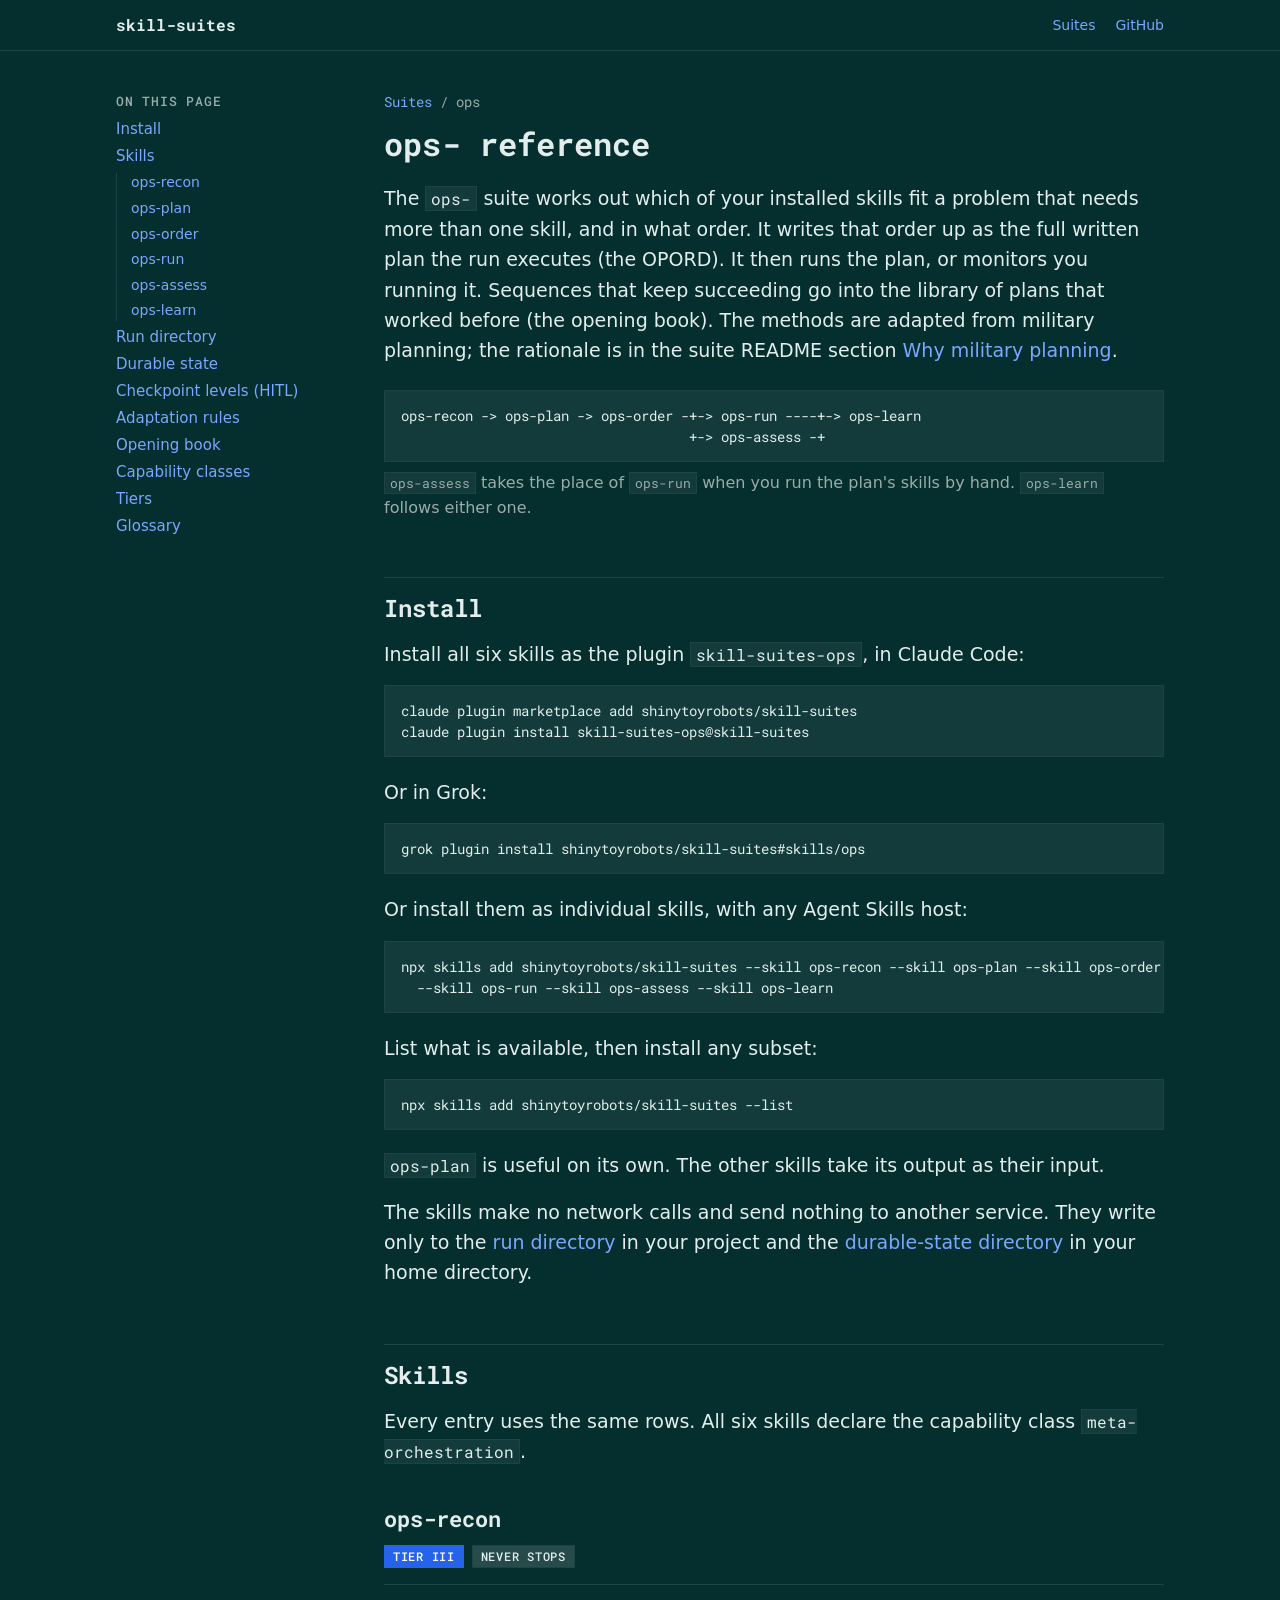
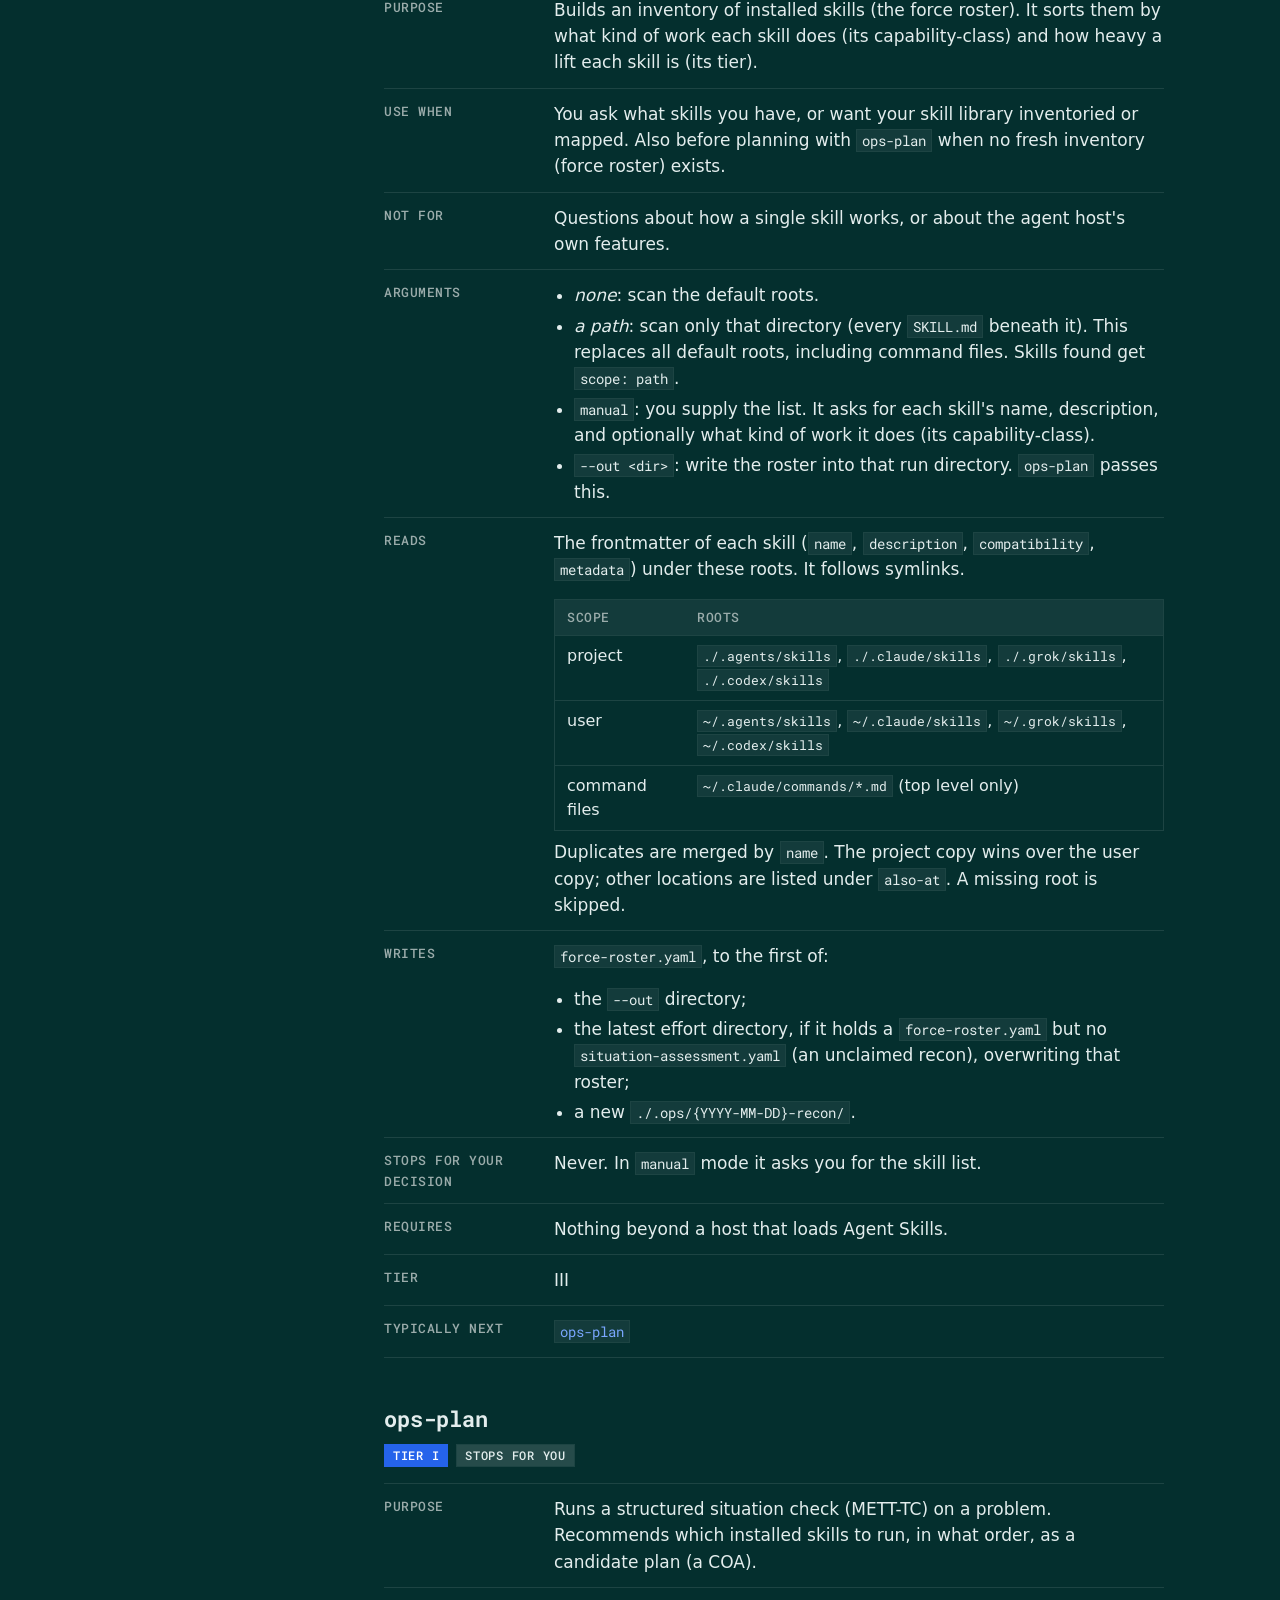
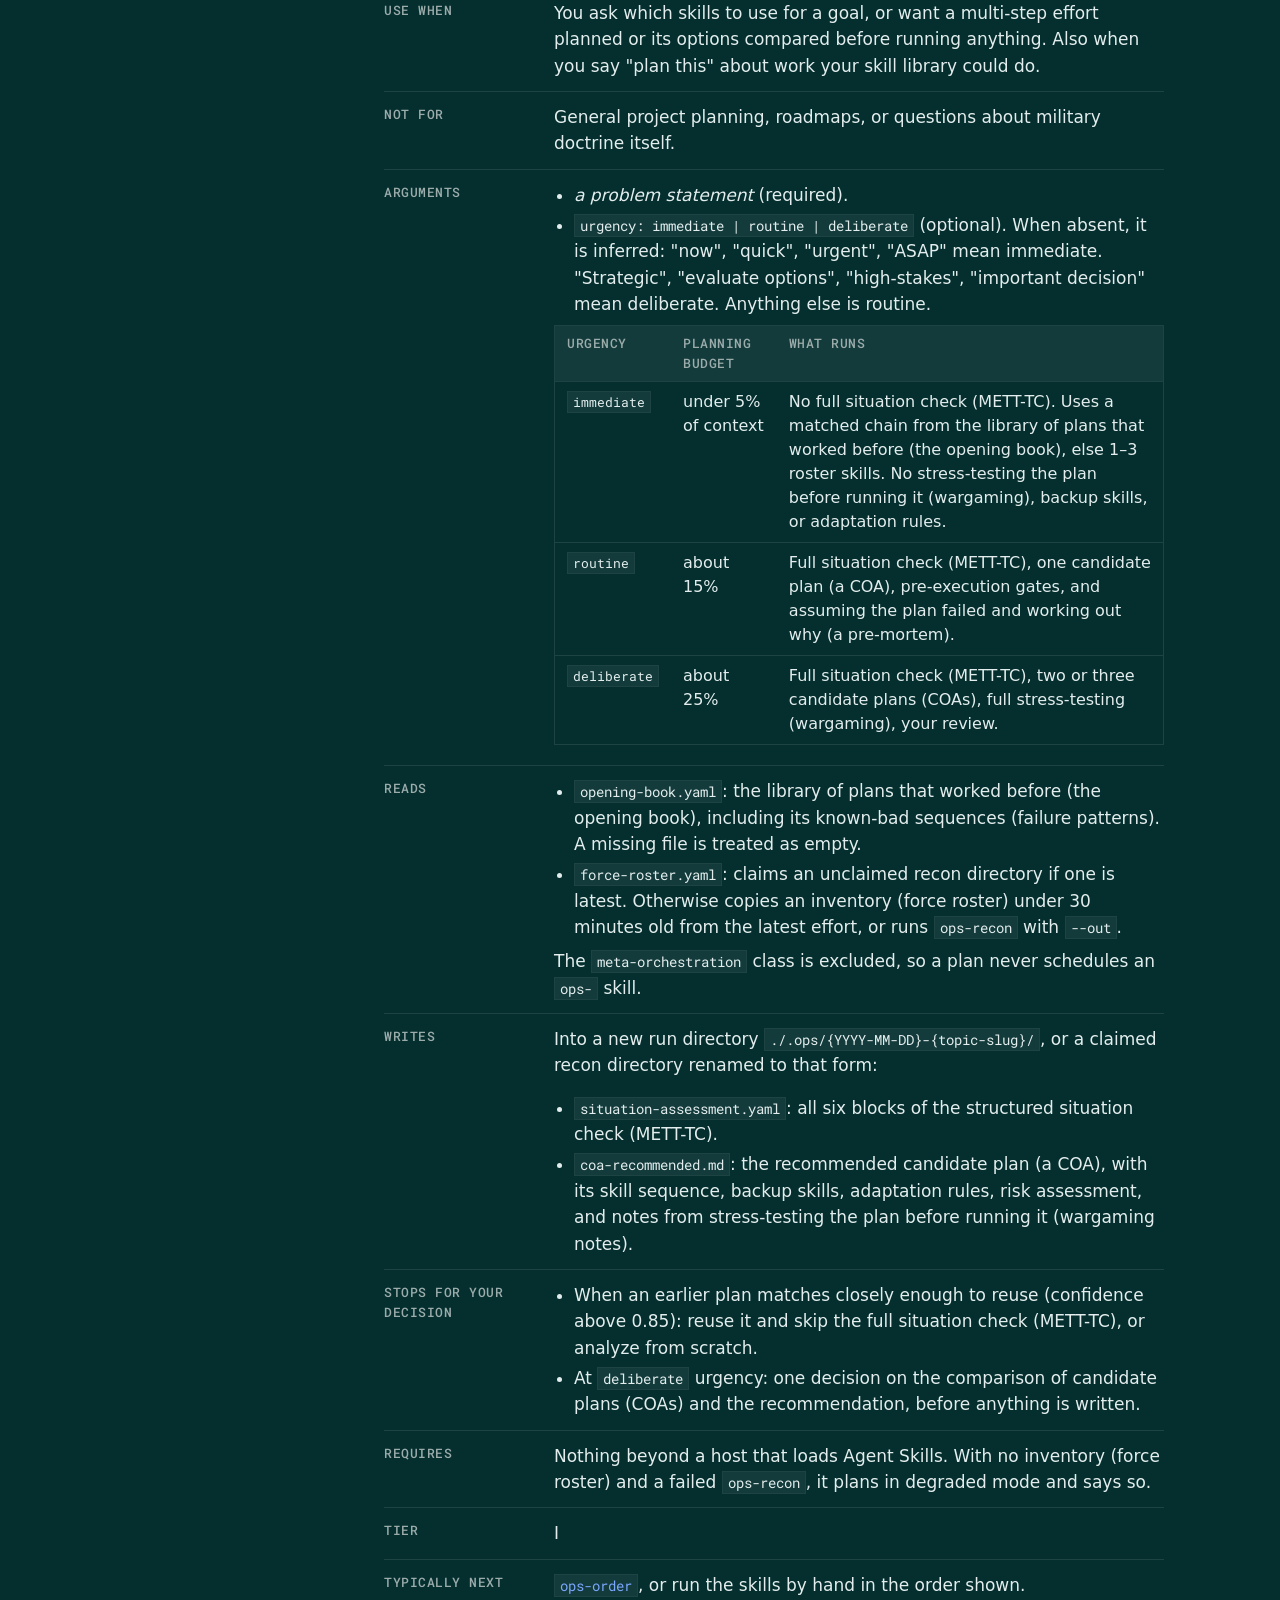
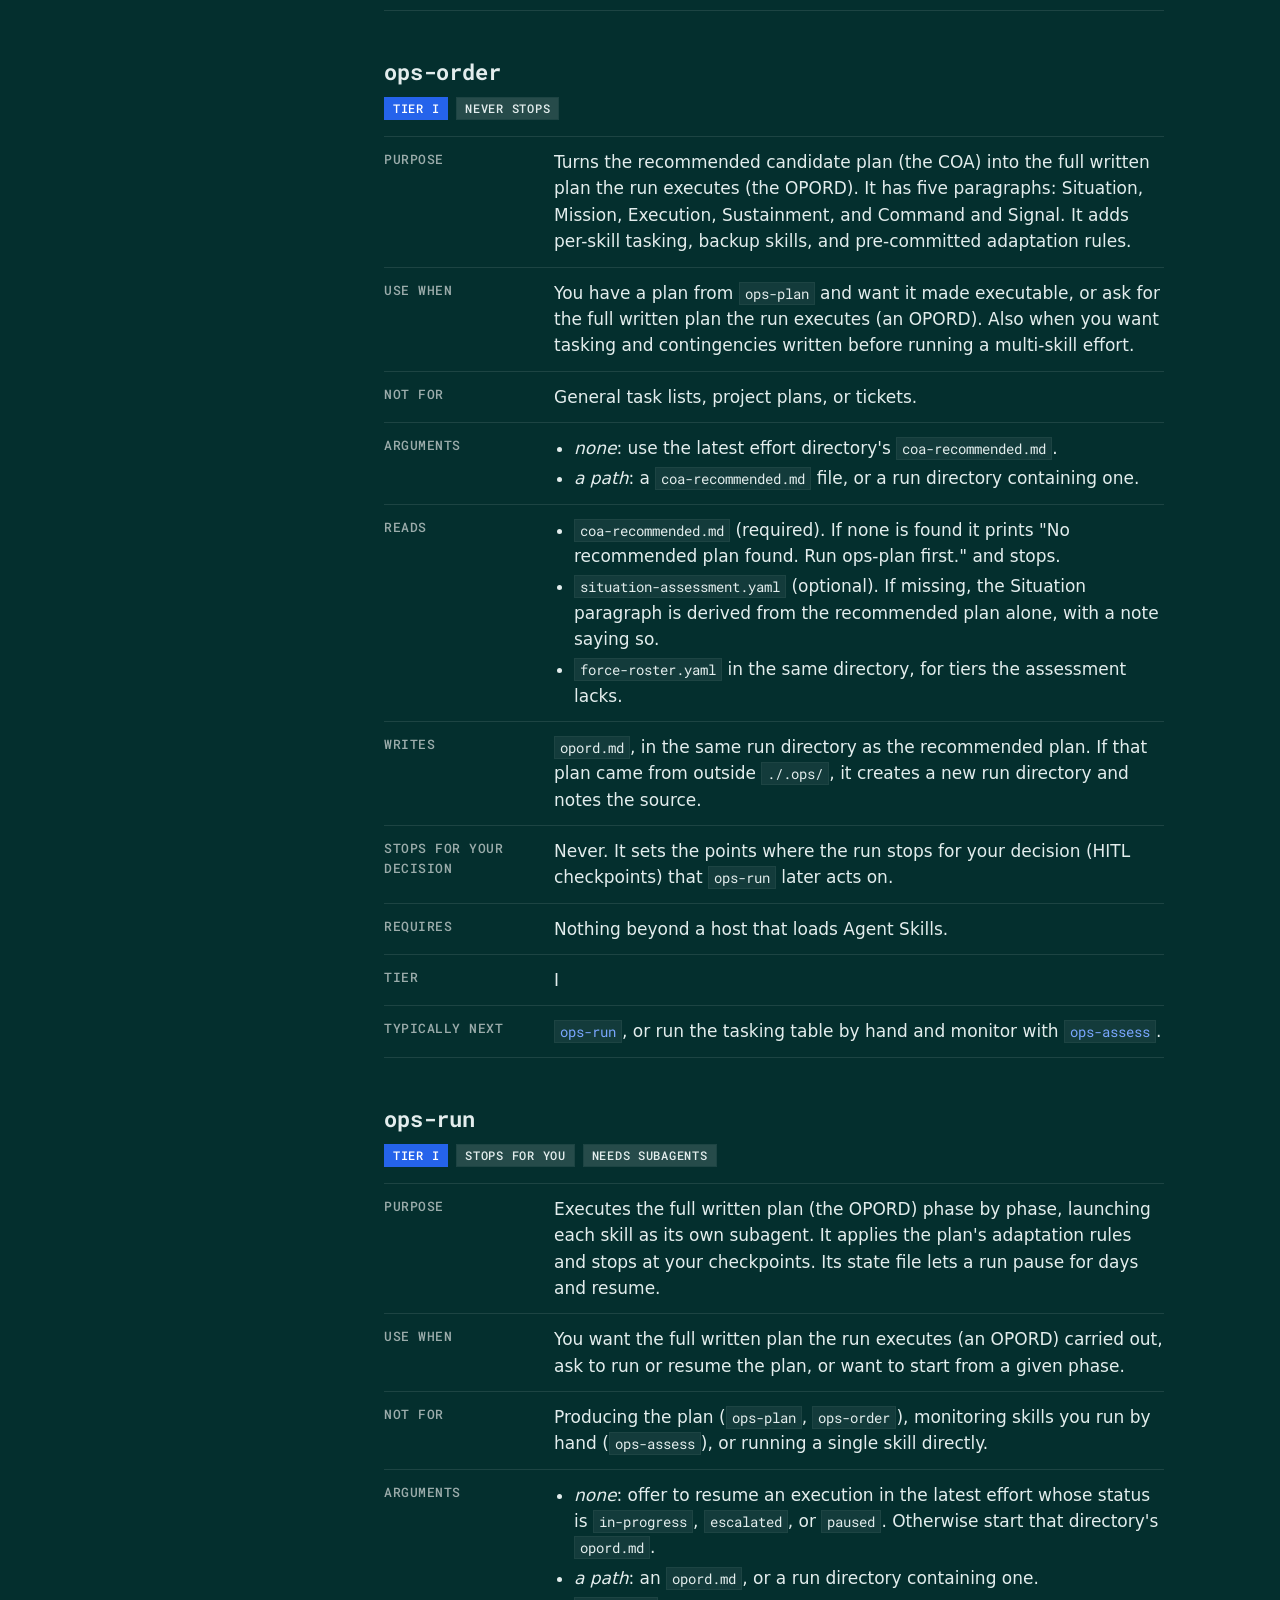
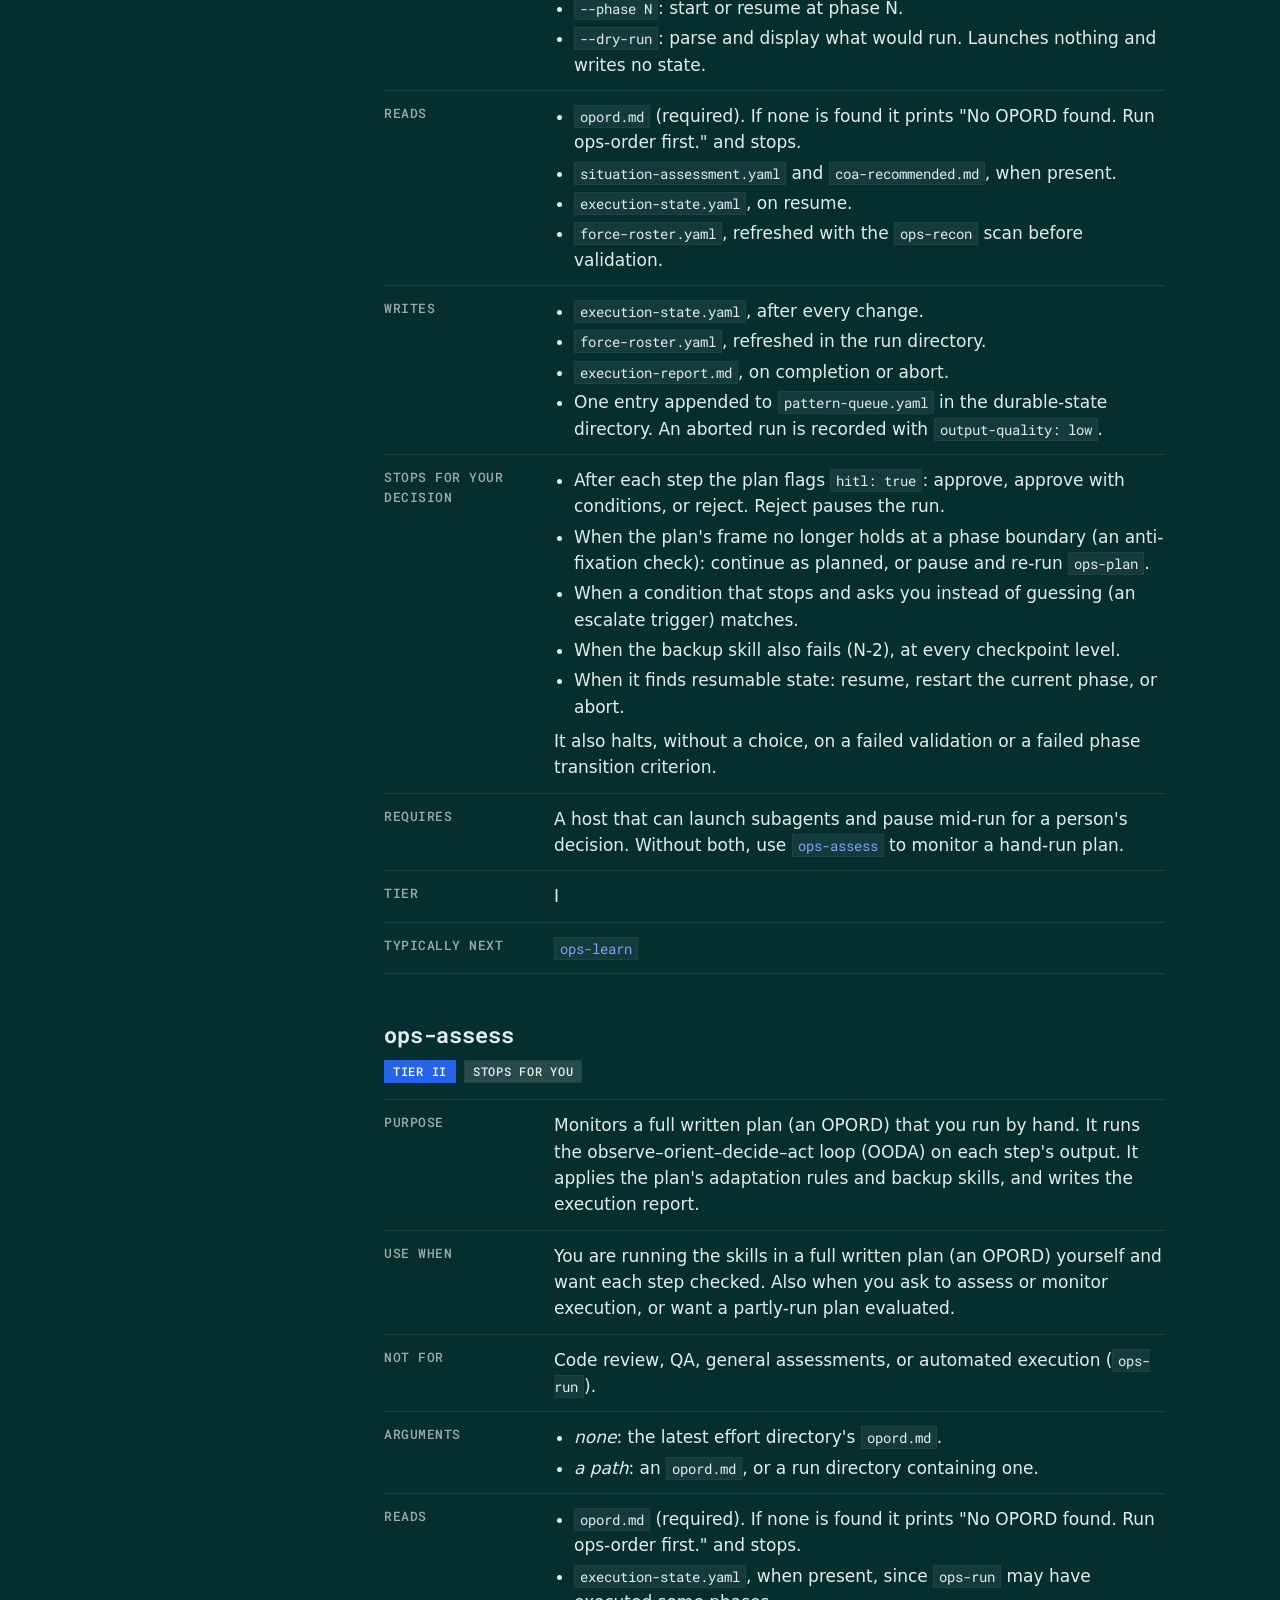
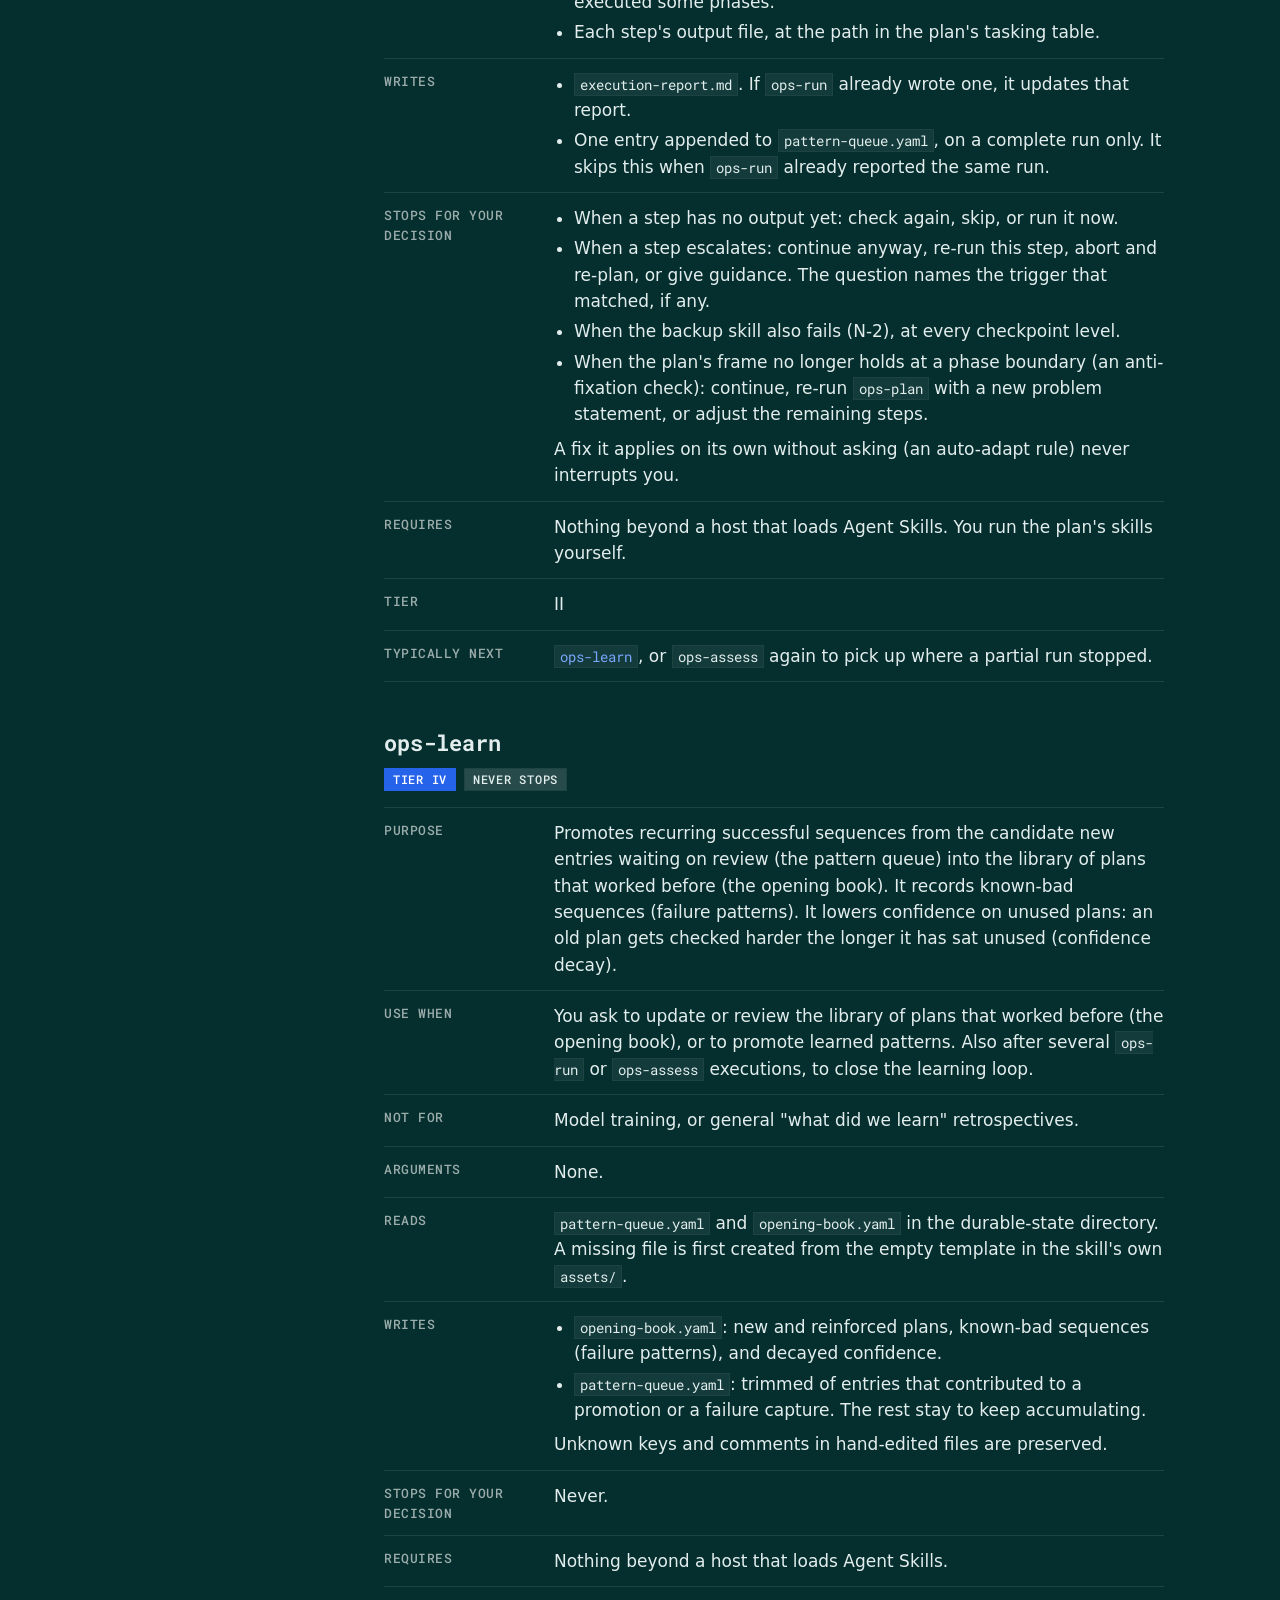
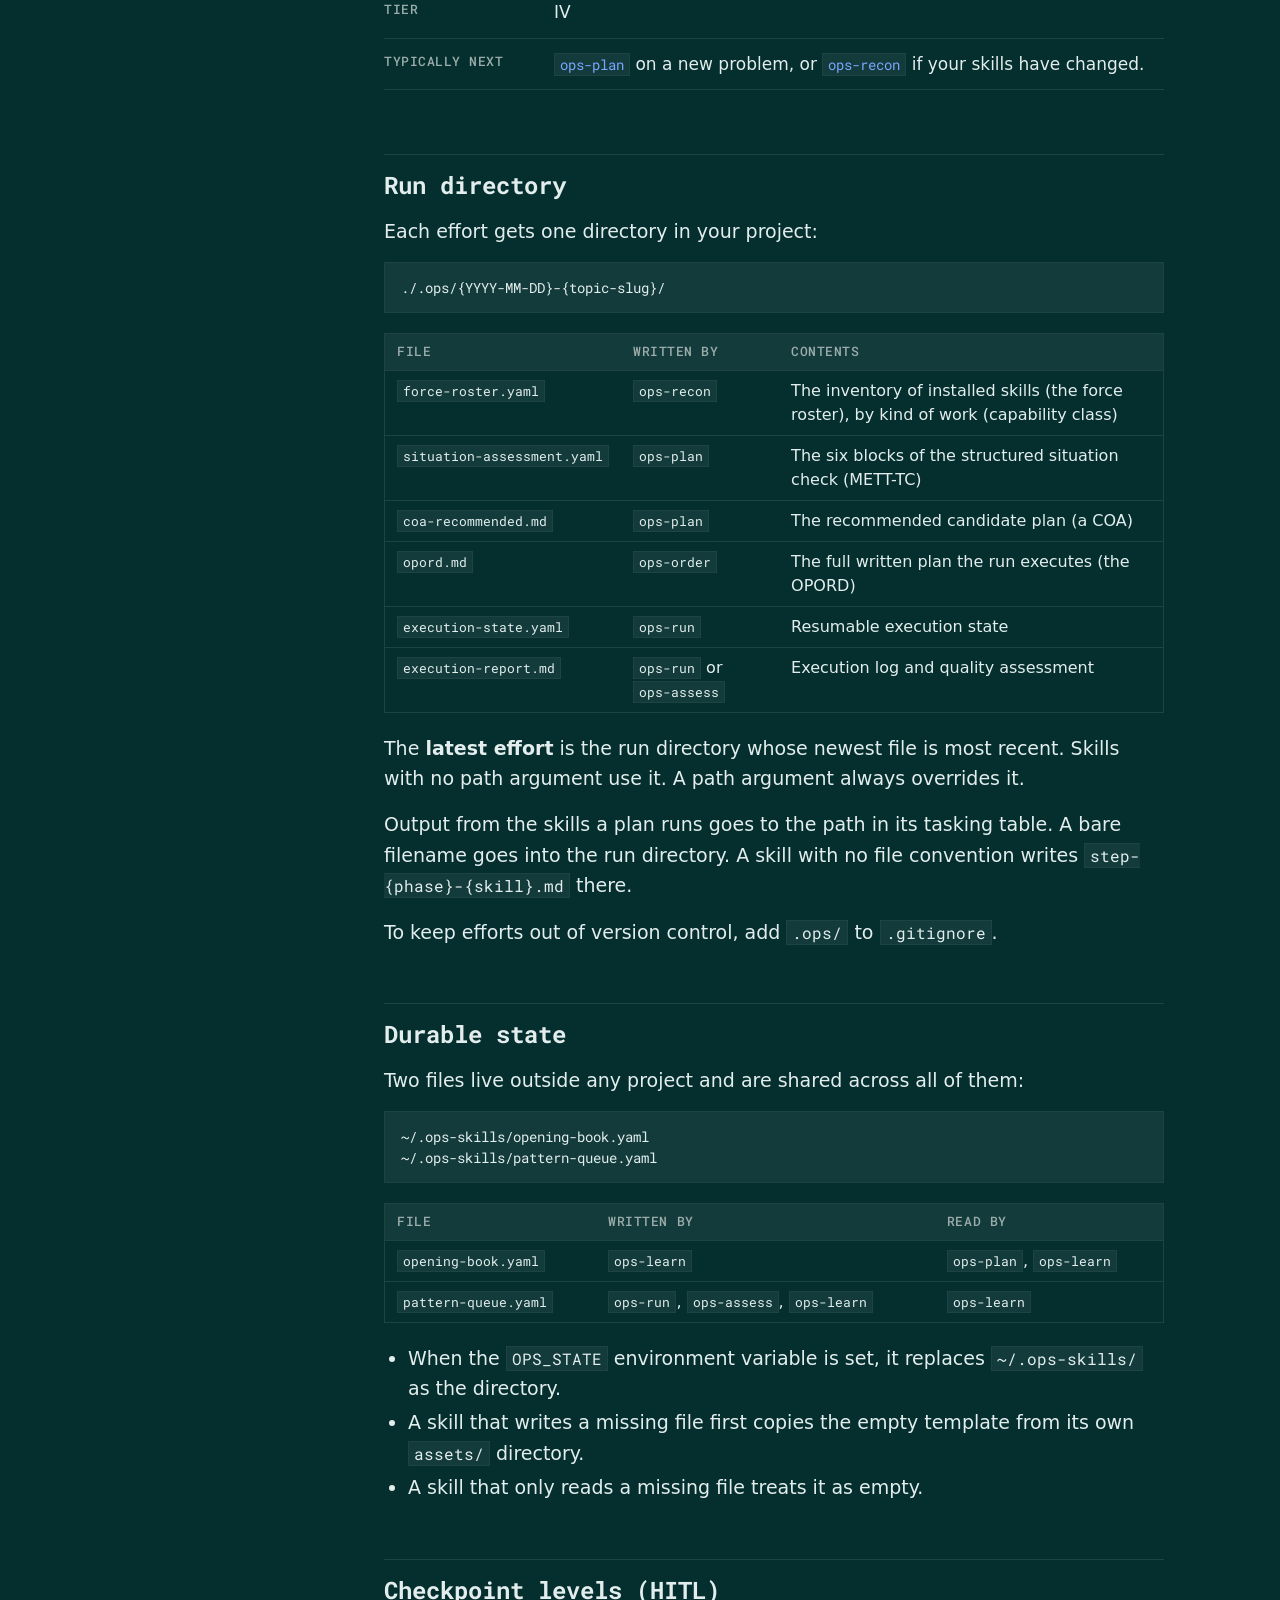
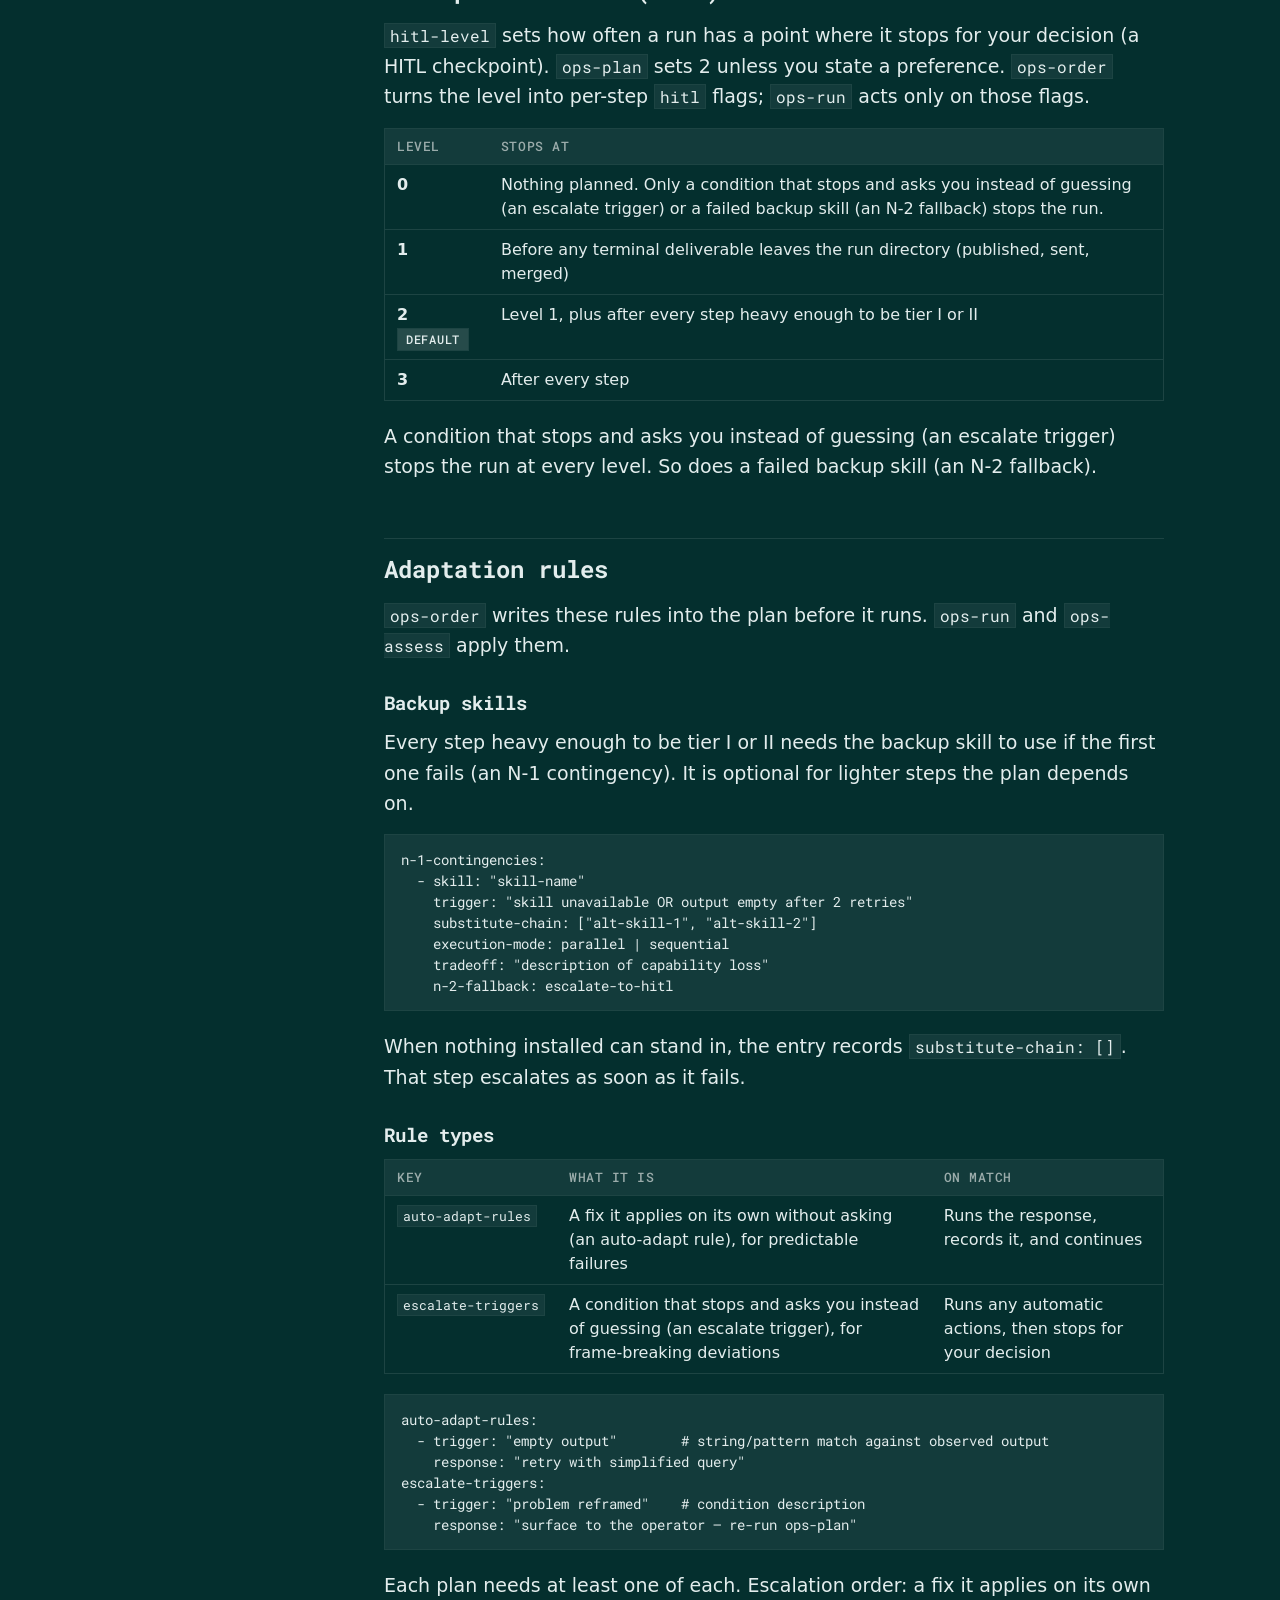
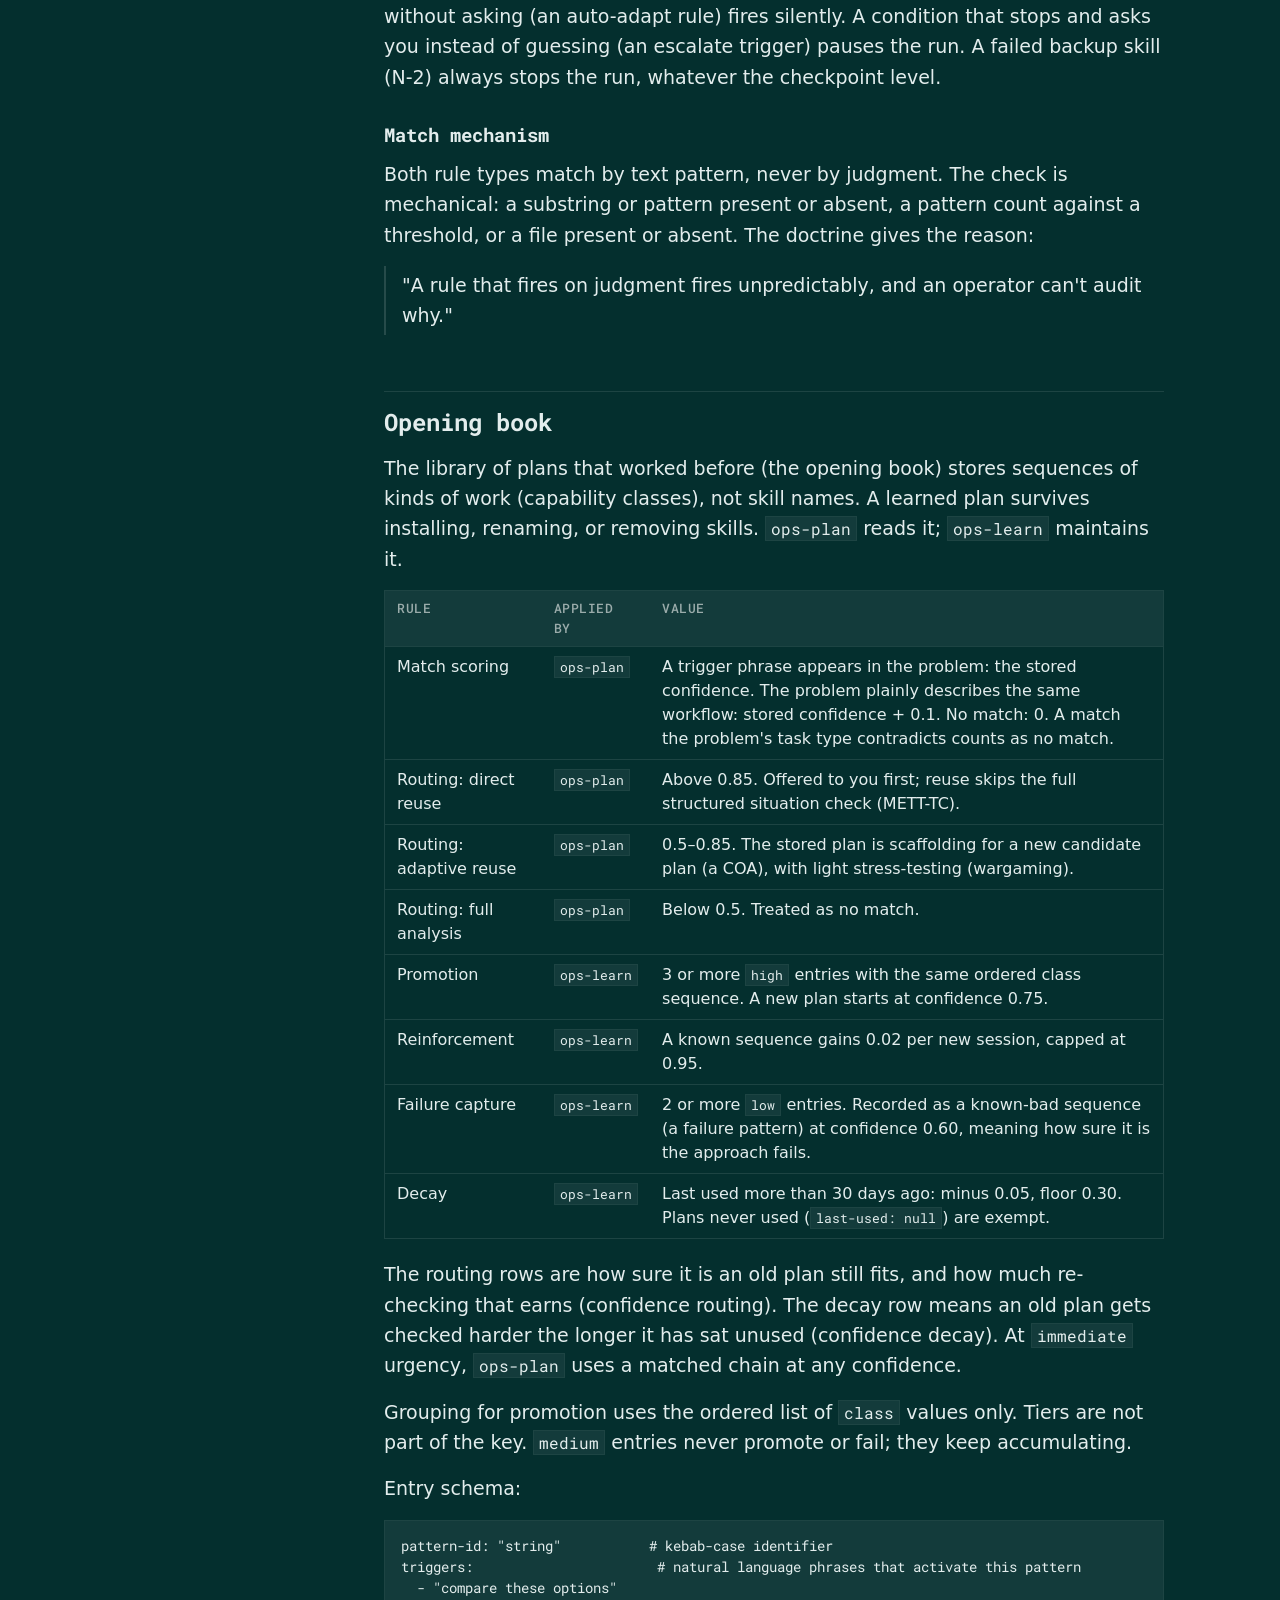
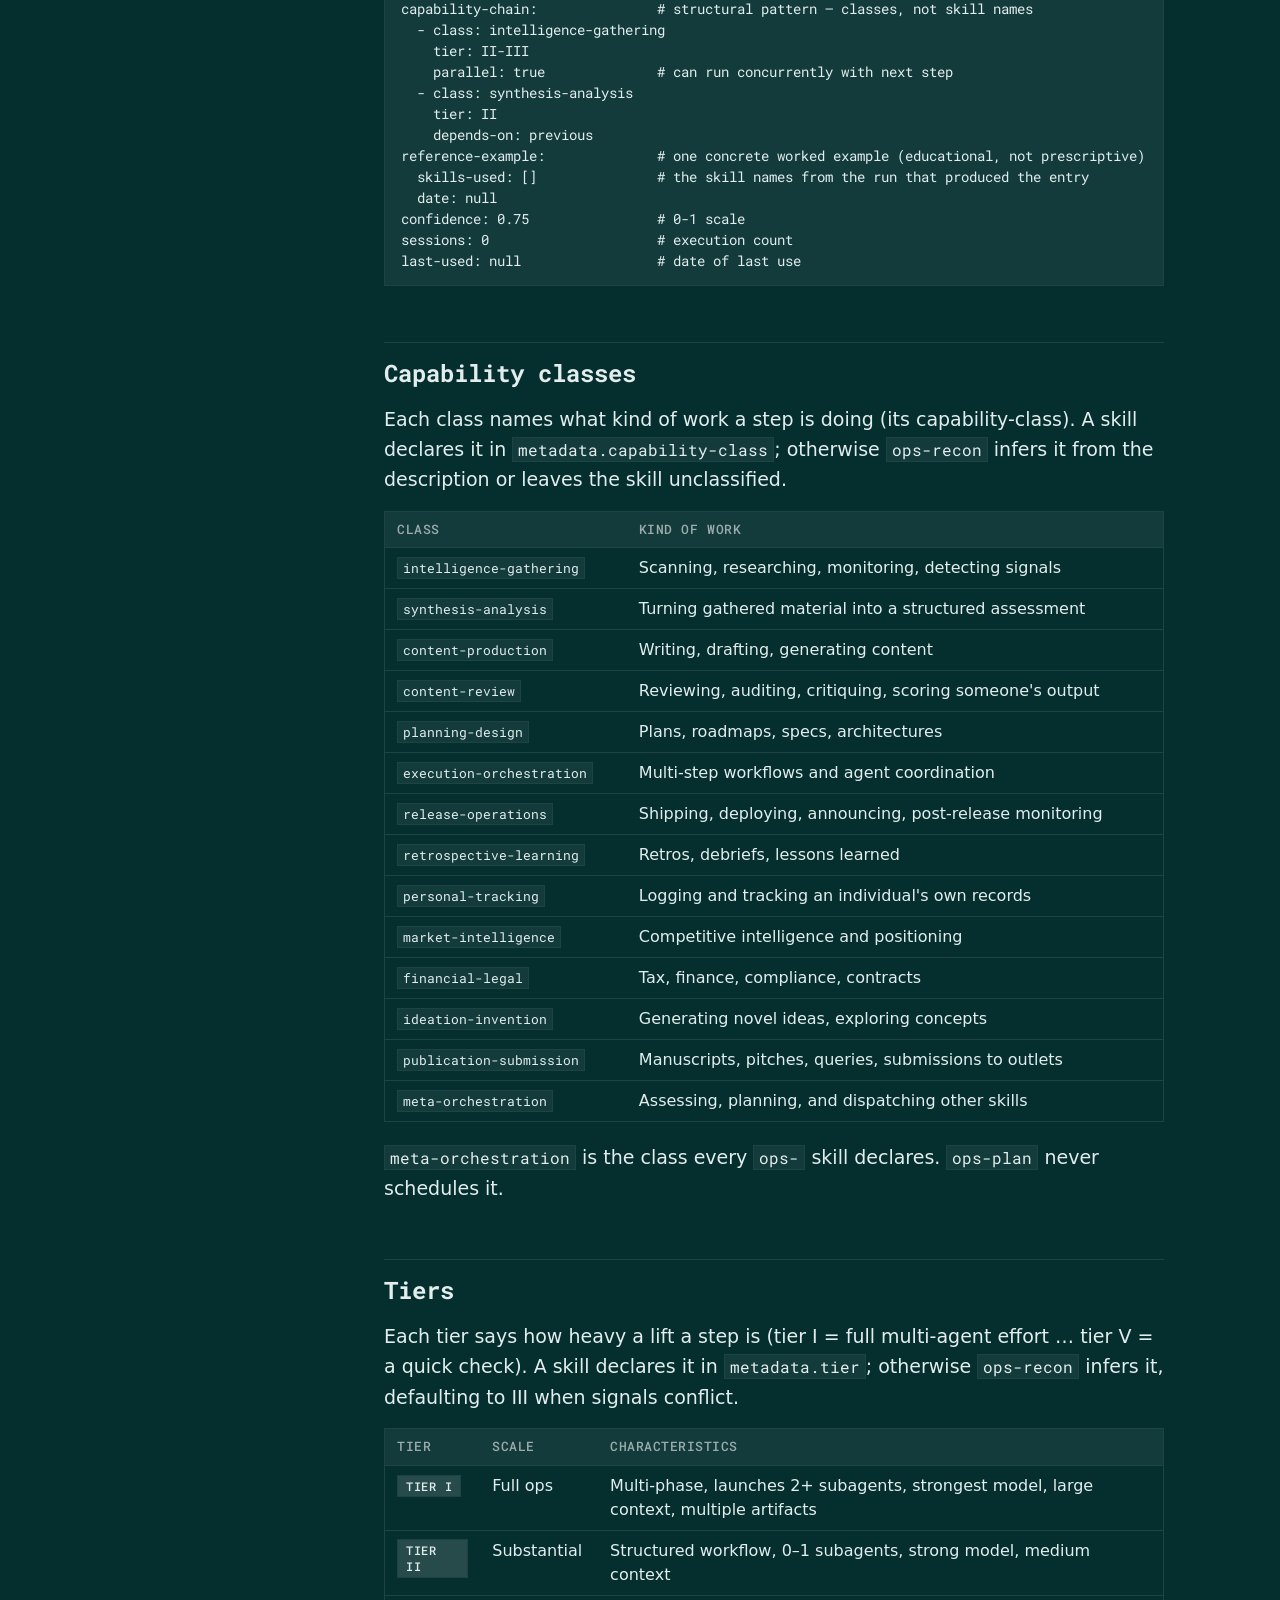
==== commit d5a4bbf5: "docs: add plugin install commands for Claude and Grok Each suite is now its own plugin (skill-suites" ====
--- a/ops/index.html
+++ b/ops/index.html
@@ -74,7 +74,7 @@
 
     <h1>ops- reference</h1>
 
-    <p class="lede">The <code>ops-</code> suite works out which of your installed skills fit a problem that needs more than one skill, and in what order. It writes that order up as the full written plan the run executes (the OPORD). It then runs the plan, or monitors you running it. Sequences that keep succeeding go into the library of plans that worked before (the opening book). The methods are adapted from military planning; the rationale is in the README section <a href="https://github.com/shinytoyrobots/skill-suites#why-military-planning">Why military planning</a>.</p>
+    <p class="lede">The <code>ops-</code> suite works out which of your installed skills fit a problem that needs more than one skill, and in what order. It writes that order up as the full written plan the run executes (the OPORD). It then runs the plan, or monitors you running it. Sequences that keep succeeding go into the library of plans that worked before (the opening book). The methods are adapted from military planning; the rationale is in the suite README section <a href="https://github.com/shinytoyrobots/skill-suites/blob/main/skills/ops/README.md#why-military-planning">Why military planning</a>.</p>
 
     <pre class="pipeline" role="img" aria-label="Pipeline: ops-recon, then ops-plan, then ops-order, then either ops-run or ops-assess, then ops-learn."><code>ops-recon -&gt; ops-plan -&gt; ops-order -+-&gt; ops-run ----+-&gt; ops-learn
                                     +-&gt; ops-assess -+</code></pre>
@@ -110,12 +110,18 @@
     <!-- ============================================================ -->
     <section aria-labelledby="install">
       <h2 id="install">Install<a class="anchor" href="#install" aria-label="Link to this section">#</a></h2>
-      <p>Install all six skills:</p>
+      <p>Install all six skills as the plugin <code>skill-suites-ops</code>, in Claude Code:</p>
+      <pre><code class="language-sh">claude plugin marketplace add shinytoyrobots/skill-suites
+claude plugin install skill-suites-ops@skill-suites</code></pre>
+      <p>Or in Grok:</p>
+      <pre><code class="language-sh">grok plugin install shinytoyrobots/skill-suites#skills/ops</code></pre>
+      <p>Or install them as individual skills, with any Agent Skills host:</p>
       <pre><code class="language-sh">npx skills add shinytoyrobots/skill-suites --skill ops-recon --skill ops-plan --skill ops-order \
   --skill ops-run --skill ops-assess --skill ops-learn</code></pre>
       <p>List what is available, then install any subset:</p>
       <pre><code class="language-sh">npx skills add shinytoyrobots/skill-suites --list</code></pre>
       <p><code>ops-plan</code> is useful on its own. The other skills take its output as their input.</p>
+      <p>The skills make no network calls and send nothing to another service. They write only to the <a href="#run-directory">run directory</a> in your project and the <a href="#durable-state">durable-state directory</a> in your home directory.</p>
     </section>
 
     <!-- ============================================================ -->
